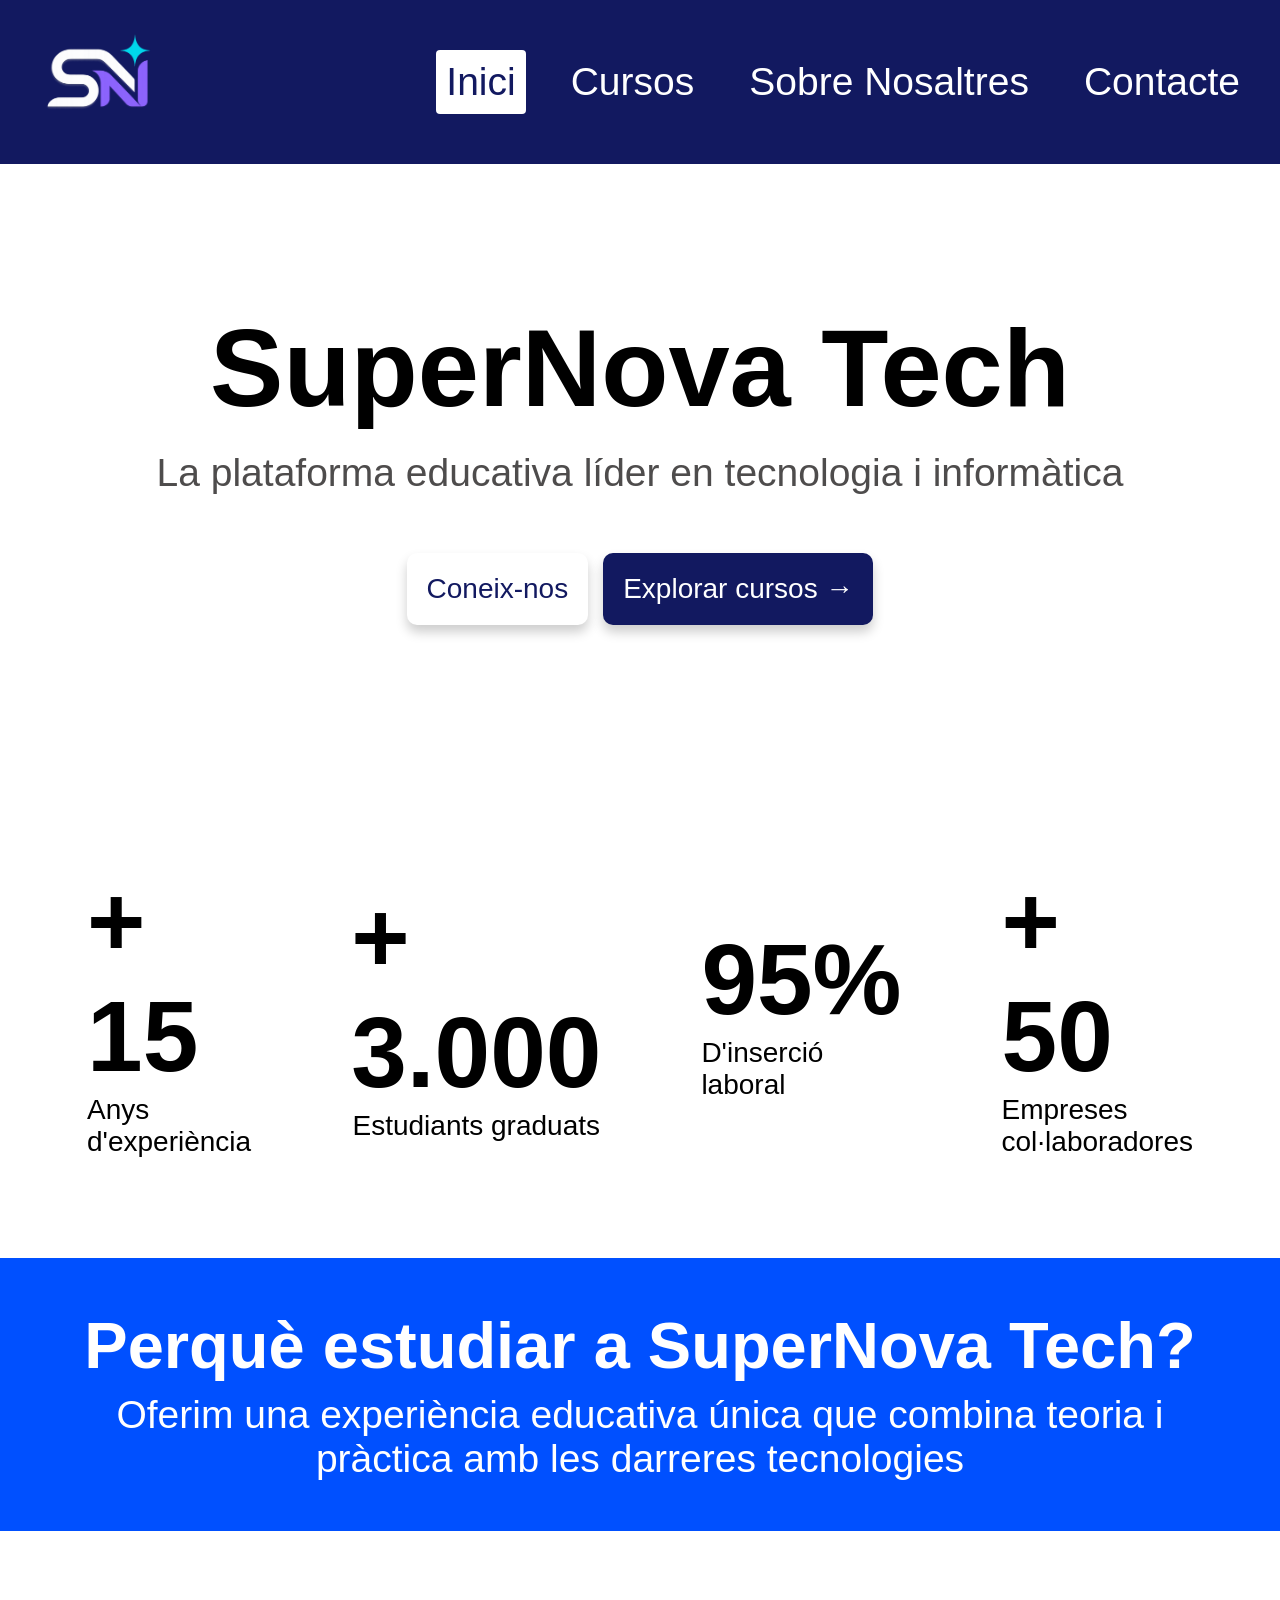
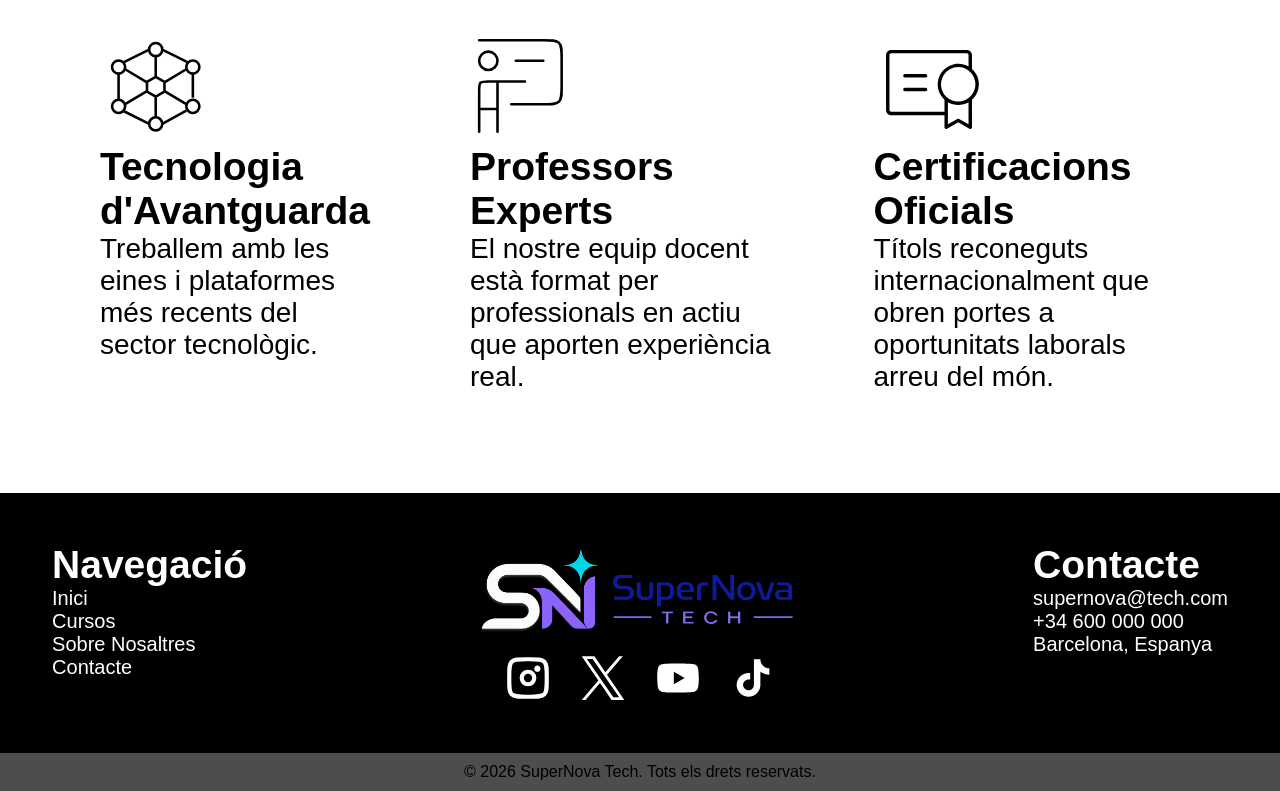
==== index.html @ f851d8a8 "Add files via upload" ====
<!DOCTYPE html>
<html lang="en">
<head>
    <meta charset="UTF-8">
    <meta name="viewport" content="width=device-width, initial-scale=1.0">
    <title>SuperNova - Home</title>
    <link rel="stylesheet" href="css/reset.css">
    <link rel="stylesheet" href="css/variables.css">
    <link rel="stylesheet" href="css/main.css">
    <link rel="icon" href="assets/images/SUPERNOVA_LOGO.png" type="image/x-icon">
</head>
<body>
    <header>
        <nav>            
            <ul class="menu-izq">
                <li><a href="index.html"><img src="assets/images/SUPERNOVA_LOGO.png"></a></li>
            </ul>
            <ul class="menu-der">
                <li class="pagina-actual">Inici</li>
                <li><a href="cursos.html">Cursos</a></li>
                <li><a href="sobre-nosaltres.html">Sobre Nosaltres</a></li>
                <li><a href="contacte.html">Contacte</a></li>
            </ul>
        </nav>
    </header>

    <main>
        <section class="contenedor-principal">
            <h1>SuperNova Tech</h1>
            <h5>La plataforma educativa líder en tecnologia i informàtica</h5><br>
            <div class="botones">
                <a href="sobre-nosaltres.html" class="conocenos-boton">Coneix-nos</a>
                <a href="cursos.html" class="cursos-boton">Explorar cursos →</a>
            </div>
        </section>
        <section class="contenedor-datos">
            <div class="dato">
                <h1>+ 15</h1>
                <small>Anys d'experiència</small> 
            </div>
            <div class="dato">
                <h1>+ 3.000</h1>
                <small>Estudiants graduats</small>
            </div>
            <div class="dato">
                <h1>95%</h1>
                <small>D'inserció laboral</small>
            </div>
            <div class="dato">
                <h1>+ 50</h1>
                <small>Empreses col·laboradores</small>
            </div>
        </section>
        <section class="blue-style contenedor-header">
            <h3>Perquè estudiar a SuperNova Tech?</h3>
            <h5>Oferim una experiència educativa única que combina teoria i pràctica amb les darreres tecnologies</h5>
        </section>
        <section class="contenedor-info">
            <div class="info">
                <img src="assets/icons/material-symbols_military-tech.svg">
                <h5>Tecnologia d'Avantguarda</h5>
                <small>Treballem amb les eines i plataformes més recents del sector tecnològic.</small>
            </div>
            <div class="info">
                <img src="assets/icons/hugeicons_teacher.svg">
                <h5>Professors Experts</h5>
                <small>El nostre equip docent està format per professionals en actiu que aporten experiència real.</small>
            </div>
            <div class="info">
                <img src="assets/icons/ph_certificate-thin.svg">
                <h5>Certificacions Oficials</h5>
                <small>Títols reconeguts internacionalment que obren portes a oportunitats laborals arreu del món.</small>
            </div>
        </section>
        
    </main>

    <footer>
        <div class="footer">
            <div class="footer-navegacion">
                <h5>Navegació</h5>
                <ul>
                    <li><a href="index.html">Inici</a></li>
                    <li><a href="cursos.html">Cursos</a></li>
                    <li><a href="sobre-nosaltres.html">Sobre Nosaltres</a></li>
                    <li><a href="contacte.html">Contacte</a></li>
                </ul>
            </div>
     
            <div class="footer-logo">            
                <img src="assets/images/SUPERNOVA_LOGO completo.png">  
                <div class="footer-redes">
                    <img src="assets/icons/lets-icons_insta.svg">
                    <img src="assets/icons/pajamas_twitter.svg">
                    <img src="assets/icons/mdi_youtube.svg">
                    <img src="assets/icons/ic_baseline-tiktok.svg">
                </div>
            </div>
            <div class="footer-contacto">
                <h5>Contacte</h5>
                <p>supernova@tech.com</p>
                <p>+34 600 000 000</p>
                <p>Barcelona, Espanya</p>
            </div>
            </div>
        <div class="footer-bottom">
            <p>© 2026 SuperNova Tech. Tots els drets reservats.</p>
        </div>
    
    </footer>
    
</body>
</html>
---- css/variables.css ----
:root {
    --color-primario: #121960;
    --color-primario2: #253187;
    --color-primario3: #889bd0;
    --color-primario4: #263499;
    --color-secundario: #0050ff;
    --color-secundario2: #3a0f9e;
    --color-secundario3: #a78bfa;
    --color-accent:#22d3ee;
    --color-accent2:#22d3eec7;
    --color-negro: #000000;
    --color-gris: #4e4c4c;
    --color-gris2: #4e4c4c13;
    --color-gris3: #4242421c;
    --color-blanco: #ffffff;

    --font-titulos: "Space Grotesk", sans-serif;
    --font-texto: "Inter", sans-serif;

    --text-xs: 12px; /* caption */
    --text-s: 20px; /* texto normal */
    --text-m: 28px; /* texto base (small) */    
    --text-l: 30px; /* texto (h6) */
    --text-xl: 39px; /* subtitulos (h5) */
    --text-xxl: 50px; /* Titulos grandes (h4) */
    --text-header: 65px; /* Titulos de secciones (h3) */
    --text-title: 90px; /* Titulos de página (h2) */
    --text-hero: 110px; /* Titulo principal (h1) */

    --spacing-s: 10px;
    --spacing-m: 20px;
    --spacing-l: 50px;
    --spacing-xl: 100px;
    --spacing-xxl: 200px;

    --radius-s: 4px;
    --radius-m: 10px;

    --padding-s: 10px;
    --padding-m: 20px;
    --padding-l: 50px;
    --padding-xl: 100px;

    --shadow: 0px 7px 12px rgba(0, 0, 0, 0.2);
}
---- css/main.css ----
*{
  margin: 0;
  padding: 0;
}

h1,h2,h3,header {
  font-family: var(--font-titulos);
}

body{
  font-family: var(--font-texto);
}

caption {
  font-size: var(--text-xs);
}

h1 {
  font-size: var(--text-hero);
}

h2 {
  font-size: var(--text-title);
}

h3 {
  font-size: var(--text-header);
}

h4 {
  font-size: var(--text-xxl);
}

h5 {
  font-size: var(--text-xl);
}

h6 {
  font-size: var(--text-l);
}

small {
  font-size: var(--text-m);
}

header {
  background-color: var(--color-primario);
  color: var(--color-blanco);
  width: 100%;
  box-sizing: border-box;
  padding: var(--spacing-s);
}

nav {
  background-color: var(--color-primario);
  color: var(--color-blanco);
  padding: var(--spacing-s);
  align-items: center;
  justify-content: space-between;
  display: flex;
}

nav ul{
  display: flex;
  list-style: none;
  gap:25px;
  align-items: center;
}

nav li {
  padding:0;
  margin:0;
  margin-right: 10px;
}

nav a {
  color: var(--color-blanco);
  text-decoration: none;
  padding: var(--padding-s ); 
  border-radius: var(--radius-s);
  display: inline-block;
  font-size: var(--text-xl);
}

.pagina-actual {
  color: var(--color-blanco);
  padding: var(--padding-s ); 
  border-radius: var(--radius-s);
  background-color: var(--color-blanco);
  color: var(--color-primario);
  font-size: var(--text-xl);
}

.menu-der a:hover {
  background-color: var(--color-blanco);
  color: var(--color-primario);
}

nav img {
  height: 100px;
  display: block;
  margin-left: 10px;
  border-radius: 5px;
}

.contenedor-principal{
  display: flex;
  flex-direction: column;
  justify-content: center;
  align-items: center;
  height: 600px;
  text-align: center;
  gap: var(--spacing-m);
}

.contenedor-principal h5 {
  color: var(--color-gris);
  font-weight: lighter;
}

.botones {
  display: flex;
  gap:15px;
}

.conocenos-boton {
  background-color: var(--color-blanco);
  padding: var(--padding-m);
  font-size: var(--text-m);
  border-radius: var(--radius-m);
  color: var(--color-primario);
  border: none;
  text-decoration: none;
  box-shadow: var(--shadow);
}

.conocenos-boton:hover {
  background-color: #f5f5f5; 
  transform: translateY(-2px);
  cursor: pointer;
}

.conocenos-boton:active {
  transform: translateY(1px);
}

.cursos-boton {
  background-color: var(--color-primario);
  padding: var(--padding-m);
  font-size: var(--text-m);
  border-radius: var(--radius-m);
  color: var(--color-blanco);
  border: none;
  text-decoration: none;
  box-shadow: var(--shadow);
}

.cursos-boton:hover {
  opacity: 0.9; 
  transform: translateY(-2px); 
    
}

.cursos-boton:active {
  transform: translateY(1px); 
}

.contenedor-datos {
  display: flex;
  justify-content: center;
  gap: var(--spacing-xl);
  padding: var(--padding-xl);
}

.dato {
  display: flex;
  flex-direction: column;
  justify-content: center;
  align-items: center;
}

.contenedor-datos h1 {
  font-size: 100px;
}


.contenedor-header {
  padding: var(--padding-l);
  display: flex;
  flex-direction: column;
  align-items: center;
  justify-content: center;
  text-align: center;
  gap: 10px;
}

.violet-style {
  background-color: var(--color-secundario2);
  color: var(--color-blanco);
}

.blue-style {
  background-color: var(--color-secundario);
  color: var(--color-blanco);
}

.darkblue-style {
  background-color: var(--color-primario2);
  color:var(--color-blanco);
}

.lightblue-style {
  background-color: var(--color-primario3);
  color:var(--color-blanco)
}

.contenedor-header h5 {
  font-weight: lighter;
}

.contenedor-info {
  display: flex;
  justify-content: center;
  gap: var(--spacing-xl);
  padding: var(--padding-xl);
}

.info img {
  width: 110px;
  height: 110px;
}

.footer {
  background-color: var(--color-negro);
  color:var(--color-blanco);
  display: flex;
  justify-content: center;
  padding: var(--padding-l);
  gap: var(--spacing-xxl);  
  font-size: var(--text-s);
}

.footer-logo img {
  height: 100px;
  width: 100%;
}

.footer-logo {
  display: flex;
  align-items: center;
  flex-direction: column;
  gap:10px;
}
.footer-redes img {
  width: 100%;
  height: 50px;
}

.footer-redes{
  display: flex;
  gap:25px;
}

.footer ul {
  list-style: none;
}

.footer-navegacion a {
  text-decoration: none;
  color: var(--color-blanco);
}

.footer-navegacion{
  display: flex;
  flex-direction: column;
}

.footer-contacto {
  display: flex;
  flex-direction: column;
}

.footer-bottom {
  background-color: var(--color-gris);
  padding: 10px;
  text-align: center;
  color:var(--color-negro);
}

.titulo-cursos {
  color: var(--color-blanco);
  background-color: var(--color-primario4);
  padding: var(--padding-l);
  text-align: center;
}

.titulo-cursos h5 {
  font-weight: lighter;
}

.card-grid {
  display: grid;
  align-items: center;
  grid-template-columns: repeat(auto-fit, minmax(380px, 1fr));
  gap: 50px; 
  padding: var(--padding-l);
}

.card {
  border-radius: 10px;
  box-shadow: var(--shadow);
  transition: 0.3s;
  padding: var(--padding-m);
  display: flex;
  flex-direction: column;
  gap: 30px;
  width: 400px;
}

.cicle {
  background: linear-gradient(to bottom, var(--color-accent2) 11%, var(--color-blanco) 30%);
}

.master {
  background: linear-gradient(to bottom, var(--color-secundario2) 11%, var(--color-blanco) 30%);
}

.grau {
  background: linear-gradient(to bottom, var(--color-secundario) 11%, var(--color-blanco) 30%);
}

.card:hover {
  transform: translateY(-5px);
}

.card img{
  width: 400px;
  height: 300px;
  border-radius: 10px;
}

.card-dato img {
  width: 30px;
  height: 30px;
}

.cicle {
  color: white;
  font-size: 24px;
  margin-top: 0;
  margin-bottom: 16px;
  font-weight: 400;
  line-height: 1.2;
  background-color: var(--color-secundario2);
  border-radius: 10px;
  padding: 20px;
}

.card-dato {
  display: flex;
  flex-direction: row;
  align-items: center;
  gap: 10px;
}

.card-datos {
  display: flex;
  flex-direction: column;
  gap:10px;
  color:black;
  font-size: 20px;
}

.card b {
  font-size: var(--text-m);
  color: black;
  min-height: 100px;
}

.card small {
  color: var(--color-blanco);
}

.card-link {
  text-decoration: none;
}

.contenedor-title {
  text-align: center;
  padding: var(--padding-xl);
}

.contenedor-title h5 {
  font-weight: lighter;
  color: var(--color-gris)
}

.mision-texto {
  display: flex;
  flex-direction: column;
  margin-left: 100px;
  margin-right: 100px;
  gap: 50px;
}

.mision-texto h6 {
  font-weight: lighter;
}

.mision {
  flex-direction: row;
  display: flex;
  padding: var(--padding-xl);
}

.mision img {
  width: 900px;
  height: 600px;
  margin-right: 100px;
}

.valores {
  display: flex;
  flex-direction: row;
  gap: 20px;
  padding: var(--padding-xl);
  align-items: center;
}

.valor {
  display: flex;
  flex-direction: column;
}

.valor img {
  width: 90px;
  height: 90px;
}

.lineatemp{
  width: 1000px;
  margin: 0 auto;
  border-radius: 10px;
  width: 600px;
  padding: var(--padding-xl);
}

.fila{
  display: flex;
  justify-content: start;
  position: relative;
  gap:10px;
}

.fila .disco{
  width: 30px;
  display: flex;
  flex-direction: column;
  position: relative;
  justify-content: center;
  align-items: center;
}

.fila .disco:after{
  content:'';
  position: absolute;
  top: 0;
  left: calc(505 - 2px);
  height: 100%;
  width: 3px;
  background: var(--color-primario3);
  z-index: -1;
  width: 5px; 
}

.fila:first-child .disco:after{
  height: 50%;
  top: 50%;
}

.fila:last-child .disco:after{
  height: 60%;
}

.fila .disco > div{
  width: 160%;
  aspect-ratio: 1/1;
  border-radius: 50%;
  background: var(--color-primario2);
  box-sizing: border-box;
}

.fila:hover .disco > div{
  border: 3px solid var(--color-primario2);
  background: white;
}

.fila div:nth-of-type(2){
  width: 40%;
  padding: 10px;
  display: flex;
  align-items:center;
  font-size: var(--text-xl);
  font-weight: bold;
}

.fila div:nth-of-type(3){
  width: 170%;
  padding: 4px;
  font-size: var(--text-m);
}

.instalaciones {
  display: flex;
  flex-wrap: wrap;
  gap:50px;
  padding: var(--padding-xl);
}

.instalacion {
  display: flex;
  flex-direction: column;
  gap: 40px;
  flex: 1 1 calc(50% - 50px);
}


.titulo-instalacion {
  display: flex;
  flex-direction: row;
  gap:10px;
}

.instalacion .imagen {
  width: 100%;
}

form{
  background: var(--color-blanco);
  border-radius:30px;
  margin-bottom: 50px;
  width: 500px;
  padding: 50px;
  display: flex;
  flex-direction: column;
}

input, textarea, select{
  width: 95%;
  padding:15px;
  margin-top:5px;
  border-radius:5px;
  border: none;
  margin-bottom: 30px;
  background-color:var(--color-gris3);
}

textarea{
  height:150px;
}

button{
  width:99%;
  margin-top:15px;
  padding:10px;
  background:var(--color-primario2);
  color:var(--color-blanco);
  border:none;
  border-radius:5px;
}

label, button {
  font-size:var(--text-s);
}

textarea, input, select {
  font-size: var(--text-s);
  outline: none;
  font-family: var(--font-texto);
}

button {
  cursor: pointer;
  transition: 0.3s;
}

button:hover {
  opacity: 0.9;
  transform: translateY(-2px);
}

select{
  width:100%;
  padding:15px;
  border:none;
  background-color:var(--color-gris3);
  color:#333;
  outline:none;
}

form b {
  color: red;
}

.formulario {
  background-color: var(--color-gris2);
  display: flex;
  justify-content: center;
  align-items: center;
}

.grey {
  background-color: var(--color-gris2);
}

.politica-contenedor a {
  color: #0066cc;
  text-decoration: underline;
}

.politica-contenedor {
  display:flex;
  align-items: center;
  gap: 8px;
  margin-top: 15px;
}

.politica-contenedor input[type="checkbox"] {
  width: 20px;
  margin: 0;
}

.politica-contenedor label {
  margin-top: 0;
  font-size: var(--text-xs);
}

.contactos {
  padding: var(--padding-xl);
  display: flex;
  flex-direction: column;
  gap: 40px;
}

.contacto {
  display: flex;
  flex-direction: column;
}

.contacto img {
  width: 70px;
  height: 70px;
}

.contenedor-contactos {
  display: flex;
  flex-direction: row;
  align-items: center;
  justify-content: center;
  gap: 80px;
}

iframe {
  width: 900px;
  height: 800px;
}

.portada {
  width: 100%;
  height: 100vh;
  overflow: hidden;
}

.portada img {
  width: 100%;
  height: 100%;
  object-fit: cover;
}

.btn-volver {
  text-decoration: none;
  color: var(--color-blanco);
  font-size: var(--text-xl);
}

.volver {
  padding: var(--padding-m);
  background-color: var(--color-negro);
}

.contenedor-detalles {
  display:flex;
  justify-content: space-between;
  align-items: flex-start;
  gap:500px;
  padding: var(--padding-xl);
}

.izq-detalles {
  display: flex;
  flex-direction: column;
  gap: 100px;
  flex: 1;
  margin-left: 200px;
}

.izq-detalles li {
  font-size: var(--text-m);
}

.detalle ul {
  margin-left: 20px;
}

.detalle h4 {
  margin-bottom: 10px;
}

.der-detalles {
  display: flex;
  flex-direction: column;
  border: 4px solid var(--color-gris2);
  margin-right: 100px;
  padding: 100px;
  gap: 40px;
}

.curso-info {
  display: flex;
  gap:20px;
  flex-direction: row;
  align-items: center;

}

.curso-info img {
  width: 100px;
  height: 100px;
}

.texto {
  display: flex;
  flex-direction: column;
  align-items: flex-start;
}

.inscribir-boton {
  background-color: var(--color-primario);
  padding: var(--padding-m);
  font-size: var(--text-m);
  border-radius: var(--radius-m);
  color: var(--color-blanco);
  border: none;
  text-decoration: none;
  box-shadow: var(--shadow);
  text-align: center;
}

.inscribir-boton:hover {
  opacity: 0.9; 
  transform: translateY(-2px); 
    
}

.inscribir-boton:active {
  transform: translateY(1px); 
}

/* =========================
    RESPONSIVE DESIGN
  ========================= */

/* MOBILE FIRST */
.card-grid {
  grid-template-columns: 1fr;
}

/* TABLET */
@media (min-width: 768px) {

  .card-grid {
    grid-template-columns: repeat(2, 1fr);
  }

}

/* DESKTOP */
@media (min-width: 1024px) {

  .card-grid {
    grid-template-columns: repeat(3, 1fr);
  }

}
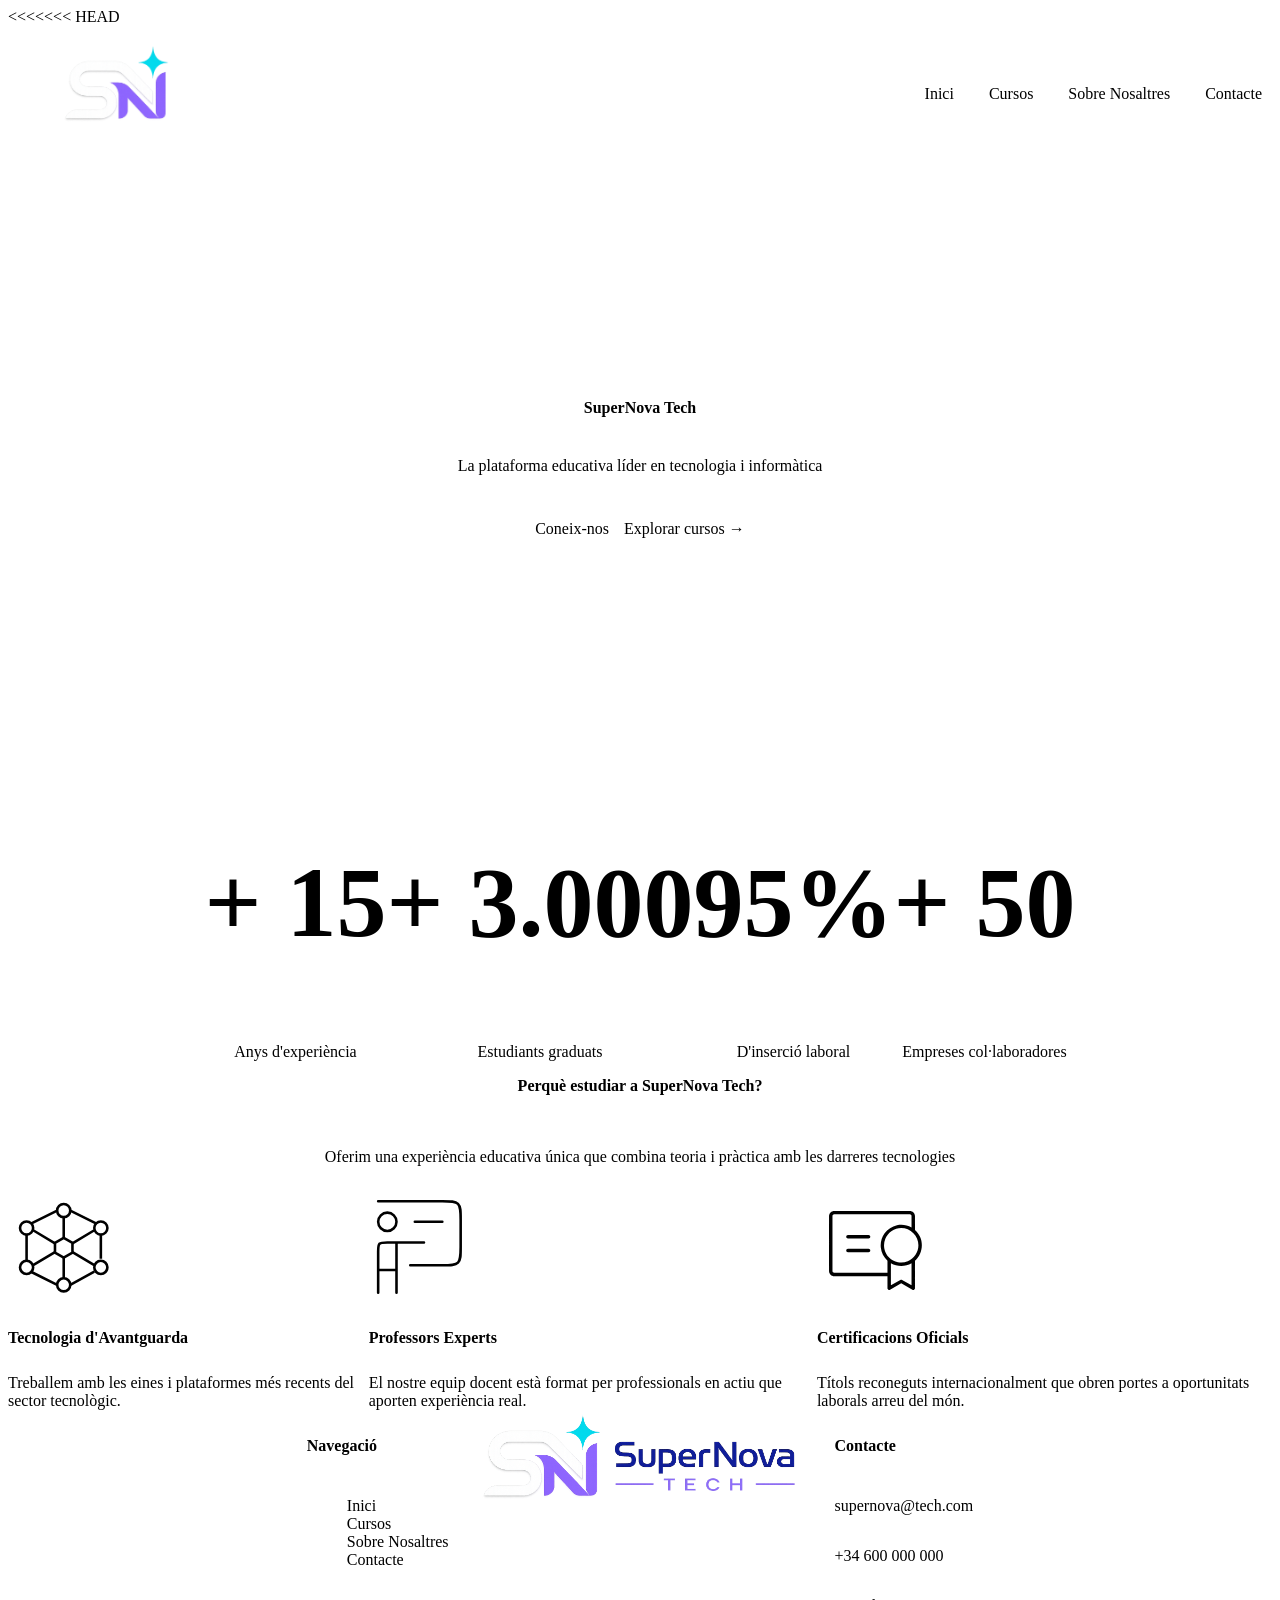
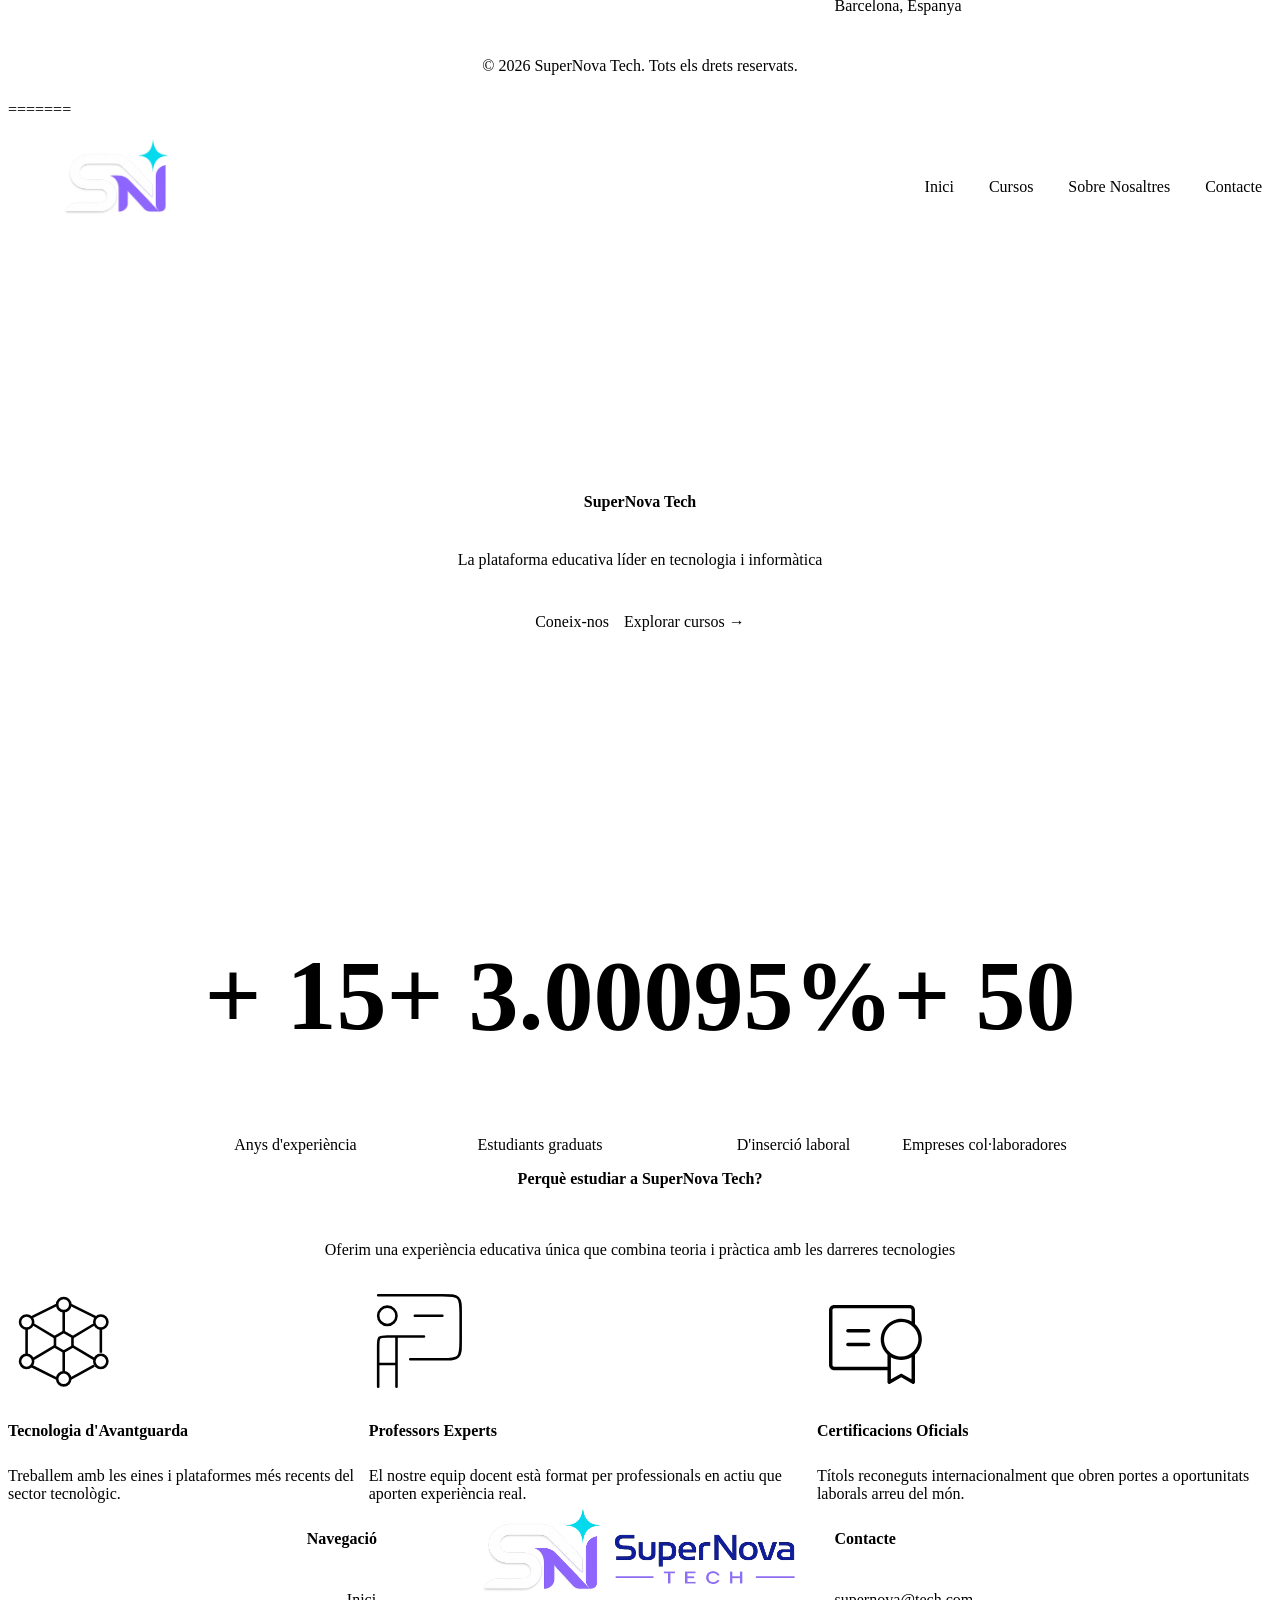
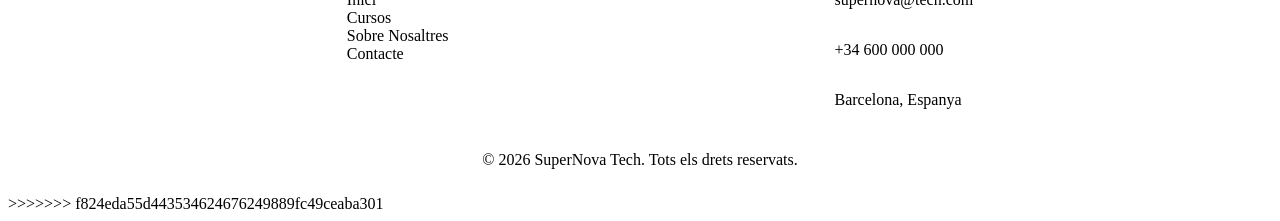
==== commit edb37f79: "merge" ====
--- a/index.html
+++ b/index.html
@@ -1,113 +1,228 @@
-<!DOCTYPE html>
-<html lang="en">
-<head>
-    <meta charset="UTF-8">
-    <meta name="viewport" content="width=device-width, initial-scale=1.0">
-    <title>SuperNova - Home</title>
-    <link rel="stylesheet" href="css/reset.css">
-    <link rel="stylesheet" href="css/variables.css">
-    <link rel="stylesheet" href="css/main.css">
-    <link rel="icon" href="assets/images/SUPERNOVA_LOGO.png" type="image/x-icon">
-</head>
-<body>
-    <header>
-        <nav>            
-            <ul class="menu-izq">
-                <li><a href="index.html"><img src="assets/images/SUPERNOVA_LOGO.png"></a></li>
-            </ul>
-            <ul class="menu-der">
-                <li class="pagina-actual">Inici</li>
-                <li><a href="cursos.html">Cursos</a></li>
-                <li><a href="sobre-nosaltres.html">Sobre Nosaltres</a></li>
-                <li><a href="contacte.html">Contacte</a></li>
-            </ul>
-        </nav>
-    </header>
-
-    <main>
-        <section class="contenedor-principal">
-            <h1>SuperNova Tech</h1>
-            <h5>La plataforma educativa líder en tecnologia i informàtica</h5><br>
-            <div class="botones">
-                <a href="sobre-nosaltres.html" class="conocenos-boton">Coneix-nos</a>
-                <a href="cursos.html" class="cursos-boton">Explorar cursos →</a>
-            </div>
-        </section>
-        <section class="contenedor-datos">
-            <div class="dato">
-                <h1>+ 15</h1>
-                <small>Anys d'experiència</small> 
-            </div>
-            <div class="dato">
-                <h1>+ 3.000</h1>
-                <small>Estudiants graduats</small>
-            </div>
-            <div class="dato">
-                <h1>95%</h1>
-                <small>D'inserció laboral</small>
-            </div>
-            <div class="dato">
-                <h1>+ 50</h1>
-                <small>Empreses col·laboradores</small>
-            </div>
-        </section>
-        <section class="blue-style contenedor-header">
-            <h3>Perquè estudiar a SuperNova Tech?</h3>
-            <h5>Oferim una experiència educativa única que combina teoria i pràctica amb les darreres tecnologies</h5>
-        </section>
-        <section class="contenedor-info">
-            <div class="info">
-                <img src="assets/icons/material-symbols_military-tech.svg">
-                <h5>Tecnologia d'Avantguarda</h5>
-                <small>Treballem amb les eines i plataformes més recents del sector tecnològic.</small>
-            </div>
-            <div class="info">
-                <img src="assets/icons/hugeicons_teacher.svg">
-                <h5>Professors Experts</h5>
-                <small>El nostre equip docent està format per professionals en actiu que aporten experiència real.</small>
-            </div>
-            <div class="info">
-                <img src="assets/icons/ph_certificate-thin.svg">
-                <h5>Certificacions Oficials</h5>
-                <small>Títols reconeguts internacionalment que obren portes a oportunitats laborals arreu del món.</small>
-            </div>
-        </section>
-        
-    </main>
-
-    <footer>
-        <div class="footer">
-            <div class="footer-navegacion">
-                <h5>Navegació</h5>
-                <ul>
-                    <li><a href="index.html">Inici</a></li>
-                    <li><a href="cursos.html">Cursos</a></li>
-                    <li><a href="sobre-nosaltres.html">Sobre Nosaltres</a></li>
-                    <li><a href="contacte.html">Contacte</a></li>
-                </ul>
-            </div>
-     
-            <div class="footer-logo">            
-                <img src="assets/images/SUPERNOVA_LOGO completo.png">  
-                <div class="footer-redes">
-                    <img src="assets/icons/lets-icons_insta.svg">
-                    <img src="assets/icons/pajamas_twitter.svg">
-                    <img src="assets/icons/mdi_youtube.svg">
-                    <img src="assets/icons/ic_baseline-tiktok.svg">
-                </div>
-            </div>
-            <div class="footer-contacto">
-                <h5>Contacte</h5>
-                <p>supernova@tech.com</p>
-                <p>+34 600 000 000</p>
-                <p>Barcelona, Espanya</p>
-            </div>
-            </div>
-        <div class="footer-bottom">
-            <p>© 2026 SuperNova Tech. Tots els drets reservats.</p>
-        </div>
-    
-    </footer>
-    
-</body>
+<<<<<<< HEAD
+<!DOCTYPE html>
+<html lang="en">
+<head>
+    <meta charset="UTF-8">
+    <meta name="viewport" content="width=device-width, initial-scale=1.0">
+    <title>SuperNova - Home</title>
+    <link rel="stylesheet" href="css/reset.css">
+    <link rel="stylesheet" href="css/variables.css">
+    <link rel="stylesheet" href="css/main.css">
+    <link rel="icon" href="assets/images/SUPERNOVA_LOGO.png" type="image/x-icon">
+</head>
+<body>
+    <header>
+        <nav>            
+            <ul class="menu-izq">
+                <li><a href="index.html"><img src="assets/images/SUPERNOVA_LOGO.png"></a></li>
+            </ul>
+            <ul class="menu-der">
+                <li class="pagina-actual">Inici</li>
+                <li><a href="cursos.html">Cursos</a></li>
+                <li><a href="sobre-nosaltres.html">Sobre Nosaltres</a></li>
+                <li><a href="contacte.html">Contacte</a></li>
+            </ul>
+        </nav>
+    </header>
+
+    <main>
+        <section class="contenedor-principal">
+            <h1>SuperNova Tech</h1>
+            <h5>La plataforma educativa líder en tecnologia i informàtica</h5><br>
+            <div class="botones">
+                <a href="sobre-nosaltres.html" class="conocenos-boton">Coneix-nos</a>
+                <a href="cursos.html" class="cursos-boton">Explorar cursos →</a>
+            </div>
+        </section>
+        <section class="contenedor-datos">
+            <div class="dato">
+                <h1>+ 15</h1>
+                <small>Anys d'experiència</small> 
+            </div>
+            <div class="dato">
+                <h1>+ 3.000</h1>
+                <small>Estudiants graduats</small>
+            </div>
+            <div class="dato">
+                <h1>95%</h1>
+                <small>D'inserció laboral</small>
+            </div>
+            <div class="dato">
+                <h1>+ 50</h1>
+                <small>Empreses col·laboradores</small>
+            </div>
+        </section>
+        <section class="blue-style contenedor-header">
+            <h3>Perquè estudiar a SuperNova Tech?</h3>
+            <h5>Oferim una experiència educativa única que combina teoria i pràctica amb les darreres tecnologies</h5>
+        </section>
+        <section class="contenedor-info">
+            <div class="info">
+                <img src="assets/icons/material-symbols_military-tech.svg">
+                <h5>Tecnologia d'Avantguarda</h5>
+                <small>Treballem amb les eines i plataformes més recents del sector tecnològic.</small>
+            </div>
+            <div class="info">
+                <img src="assets/icons/hugeicons_teacher.svg">
+                <h5>Professors Experts</h5>
+                <small>El nostre equip docent està format per professionals en actiu que aporten experiència real.</small>
+            </div>
+            <div class="info">
+                <img src="assets/icons/ph_certificate-thin.svg">
+                <h5>Certificacions Oficials</h5>
+                <small>Títols reconeguts internacionalment que obren portes a oportunitats laborals arreu del món.</small>
+            </div>
+        </section>
+        
+    </main>
+
+    <footer>
+        <div class="footer">
+            <div class="footer-navegacion">
+                <h5>Navegació</h5>
+                <ul>
+                    <li><a href="index.html">Inici</a></li>
+                    <li><a href="cursos.html">Cursos</a></li>
+                    <li><a href="sobre-nosaltres.html">Sobre Nosaltres</a></li>
+                    <li><a href="contacte.html">Contacte</a></li>
+                </ul>
+            </div>
+     
+            <div class="footer-logo">            
+                <img src="assets/images/SUPERNOVA_LOGO completo.png">  
+                <div class="footer-redes">
+                    <img src="assets/icons/lets-icons_insta.svg">
+                    <img src="assets/icons/pajamas_twitter.svg">
+                    <img src="assets/icons/mdi_youtube.svg">
+                    <img src="assets/icons/ic_baseline-tiktok.svg">
+                </div>
+            </div>
+            <div class="footer-contacto">
+                <h5>Contacte</h5>
+                <p>supernova@tech.com</p>
+                <p>+34 600 000 000</p>
+                <p>Barcelona, Espanya</p>
+            </div>
+            </div>
+        <div class="footer-bottom">
+            <p>© 2026 SuperNova Tech. Tots els drets reservats.</p>
+        </div>
+    
+    </footer>
+    
+</body>
+=======
+<!DOCTYPE html>
+<html lang="en">
+<head>
+    <meta charset="UTF-8">
+    <meta name="viewport" content="width=device-width, initial-scale=1.0">
+    <title>SuperNova - Home</title>
+    <link rel="stylesheet" href="css/reset.css">
+    <link rel="stylesheet" href="css/variables.css">
+    <link rel="stylesheet" href="css/main.css">
+    <link rel="icon" href="assets/images/SUPERNOVA_LOGO.png" type="image/x-icon">
+</head>
+<body>
+    <header>
+        <nav>            
+            <ul class="menu-izq">
+                <li><a href="index.html"><img src="assets/images/SUPERNOVA_LOGO.png"></a></li>
+            </ul>
+            <ul class="menu-der">
+                <li class="pagina-actual">Inici</li>
+                <li><a href="cursos.html">Cursos</a></li>
+                <li><a href="sobre-nosaltres.html">Sobre Nosaltres</a></li>
+                <li><a href="contacte.html">Contacte</a></li>
+            </ul>
+        </nav>
+    </header>
+
+    <main>
+        <section class="contenedor-principal">
+            <h1>SuperNova Tech</h1>
+            <h5>La plataforma educativa líder en tecnologia i informàtica</h5><br>
+            <div class="botones">
+                <a href="sobre-nosaltres.html" class="conocenos-boton">Coneix-nos</a>
+                <a href="cursos.html" class="cursos-boton">Explorar cursos →</a>
+            </div>
+        </section>
+        <section class="contenedor-datos">
+            <div class="dato">
+                <h1>+ 15</h1>
+                <small>Anys d'experiència</small> 
+            </div>
+            <div class="dato">
+                <h1>+ 3.000</h1>
+                <small>Estudiants graduats</small>
+            </div>
+            <div class="dato">
+                <h1>95%</h1>
+                <small>D'inserció laboral</small>
+            </div>
+            <div class="dato">
+                <h1>+ 50</h1>
+                <small>Empreses col·laboradores</small>
+            </div>
+        </section>
+        <section class="blue-style contenedor-header">
+            <h3>Perquè estudiar a SuperNova Tech?</h3>
+            <h5>Oferim una experiència educativa única que combina teoria i pràctica amb les darreres tecnologies</h5>
+        </section>
+        <section class="contenedor-info">
+            <div class="info">
+                <img src="assets/icons/material-symbols_military-tech.svg">
+                <h5>Tecnologia d'Avantguarda</h5>
+                <small>Treballem amb les eines i plataformes més recents del sector tecnològic.</small>
+            </div>
+            <div class="info">
+                <img src="assets/icons/hugeicons_teacher.svg">
+                <h5>Professors Experts</h5>
+                <small>El nostre equip docent està format per professionals en actiu que aporten experiència real.</small>
+            </div>
+            <div class="info">
+                <img src="assets/icons/ph_certificate-thin.svg">
+                <h5>Certificacions Oficials</h5>
+                <small>Títols reconeguts internacionalment que obren portes a oportunitats laborals arreu del món.</small>
+            </div>
+        </section>
+        
+    </main>
+
+    <footer>
+        <div class="footer">
+            <div class="footer-navegacion">
+                <h5>Navegació</h5>
+                <ul>
+                    <li><a href="index.html">Inici</a></li>
+                    <li><a href="cursos.html">Cursos</a></li>
+                    <li><a href="sobre-nosaltres.html">Sobre Nosaltres</a></li>
+                    <li><a href="contacte.html">Contacte</a></li>
+                </ul>
+            </div>
+     
+            <div class="footer-logo">            
+                <img src="assets/images/SUPERNOVA_LOGO completo.png">  
+                <div class="footer-redes">
+                    <img src="assets/icons/lets-icons_insta.svg">
+                    <img src="assets/icons/pajamas_twitter.svg">
+                    <img src="assets/icons/mdi_youtube.svg">
+                    <img src="assets/icons/ic_baseline-tiktok.svg">
+                </div>
+            </div>
+            <div class="footer-contacto">
+                <h5>Contacte</h5>
+                <p>supernova@tech.com</p>
+                <p>+34 600 000 000</p>
+                <p>Barcelona, Espanya</p>
+            </div>
+            </div>
+        <div class="footer-bottom">
+            <p>© 2026 SuperNova Tech. Tots els drets reservats.</p>
+        </div>
+    
+    </footer>
+    
+</body>
+>>>>>>> f824eda55d443534624676249889fc49ceaba301
 </html>
--- a/css/variables.css
+++ b/css/variables.css
@@ -1,45 +1,92 @@
-:root {
-    --color-primario: #121960;
-    --color-primario2: #253187;
-    --color-primario3: #889bd0;
-    --color-primario4: #263499;
-    --color-secundario: #0050ff;
-    --color-secundario2: #3a0f9e;
-    --color-secundario3: #a78bfa;
-    --color-accent:#22d3ee;
-    --color-accent2:#22d3eec7;
-    --color-negro: #000000;
-    --color-gris: #4e4c4c;
-    --color-gris2: #4e4c4c13;
-    --color-gris3: #4242421c;
-    --color-blanco: #ffffff;
-
-    --font-titulos: "Space Grotesk", sans-serif;
-    --font-texto: "Inter", sans-serif;
-
-    --text-xs: 12px; /* caption */
-    --text-s: 20px; /* texto normal */
-    --text-m: 28px; /* texto base (small) */    
-    --text-l: 30px; /* texto (h6) */
-    --text-xl: 39px; /* subtitulos (h5) */
-    --text-xxl: 50px; /* Titulos grandes (h4) */
-    --text-header: 65px; /* Titulos de secciones (h3) */
-    --text-title: 90px; /* Titulos de página (h2) */
-    --text-hero: 110px; /* Titulo principal (h1) */
-
-    --spacing-s: 10px;
-    --spacing-m: 20px;
-    --spacing-l: 50px;
-    --spacing-xl: 100px;
-    --spacing-xxl: 200px;
-
-    --radius-s: 4px;
-    --radius-m: 10px;
-
-    --padding-s: 10px;
-    --padding-m: 20px;
-    --padding-l: 50px;
-    --padding-xl: 100px;
-
-    --shadow: 0px 7px 12px rgba(0, 0, 0, 0.2);
+<<<<<<< HEAD
+:root {
+    --color-primario: #121960;
+    --color-primario2: #253187;
+    --color-primario3: #889bd0;
+    --color-primario4: #263499;
+    --color-secundario: #0050ff;
+    --color-secundario2: #3a0f9e;
+    --color-secundario3: #a78bfa;
+    --color-accent:#22d3ee;
+    --color-accent2:#22d3eec7;
+    --color-negro: #000000;
+    --color-gris: #4e4c4c;
+    --color-gris2: #4e4c4c13;
+    --color-gris3: #4242421c;
+    --color-blanco: #ffffff;
+
+    --font-titulos: "Space Grotesk", sans-serif;
+    --font-texto: "Inter", sans-serif;
+
+    --text-xs: 12px; /* caption */
+    --text-s: 20px; /* texto normal */
+    --text-m: 28px; /* texto base (small) */    
+    --text-l: 30px; /* texto (h6) */
+    --text-xl: 39px; /* subtitulos (h5) */
+    --text-xxl: 50px; /* Titulos grandes (h4) */
+    --text-header: 65px; /* Titulos de secciones (h3) */
+    --text-title: 90px; /* Titulos de página (h2) */
+    --text-hero: 110px; /* Titulo principal (h1) */
+
+    --spacing-s: 10px;
+    --spacing-m: 20px;
+    --spacing-l: 50px;
+    --spacing-xl: 100px;
+    --spacing-xxl: 200px;
+
+    --radius-s: 4px;
+    --radius-m: 10px;
+
+    --padding-s: 10px;
+    --padding-m: 20px;
+    --padding-l: 50px;
+    --padding-xl: 100px;
+
+    --shadow: 0px 7px 12px rgba(0, 0, 0, 0.2);
+=======
+:root {
+    --color-primario: #121960;
+    --color-primario2: #253187;
+    --color-primario3: #889bd0;
+    --color-primario4: #263499;
+    --color-secundario: #0050ff;
+    --color-secundario2: #3a0f9e;
+    --color-secundario3: #a78bfa;
+    --color-accent:#22d3ee;
+    --color-accent2:#22d3eec7;
+    --color-negro: #000000;
+    --color-gris: #4e4c4c;
+    --color-gris2: #4e4c4c13;
+    --color-gris3: #4242421c;
+    --color-blanco: #ffffff;
+
+    --font-titulos: "Space Grotesk", sans-serif;
+    --font-texto: "Inter", sans-serif;
+
+    --text-xs: 12px; /* caption */
+    --text-s: 20px; /* texto normal */
+    --text-m: 28px; /* texto base (small) */    
+    --text-l: 30px; /* texto (h6) */
+    --text-xl: 39px; /* subtitulos (h5) */
+    --text-xxl: 50px; /* Titulos grandes (h4) */
+    --text-header: 65px; /* Titulos de secciones (h3) */
+    --text-title: 90px; /* Titulos de página (h2) */
+    --text-hero: 110px; /* Titulo principal (h1) */
+
+    --spacing-s: 10px;
+    --spacing-m: 20px;
+    --spacing-l: 50px;
+    --spacing-xl: 100px;
+    --spacing-xxl: 200px;
+
+    --radius-s: 4px;
+    --radius-m: 10px;
+
+    --padding-s: 10px;
+    --padding-m: 20px;
+    --padding-l: 50px;
+    --padding-xl: 100px;
+
+    --shadow: 0px 7px 12px rgba(0, 0, 0, 0.2);
+>>>>>>> f824eda55d443534624676249889fc49ceaba301
 }
--- a/css/main.css
+++ b/css/main.css
@@ -1,794 +1,1590 @@
-*{
-  margin: 0;
-  padding: 0;
-}
-
-h1,h2,h3,header {
-  font-family: var(--font-titulos);
-}
-
-body{
-  font-family: var(--font-texto);
-}
-
-caption {
-  font-size: var(--text-xs);
-}
-
-h1 {
-  font-size: var(--text-hero);
-}
-
-h2 {
-  font-size: var(--text-title);
-}
-
-h3 {
-  font-size: var(--text-header);
-}
-
-h4 {
-  font-size: var(--text-xxl);
-}
-
-h5 {
-  font-size: var(--text-xl);
-}
-
-h6 {
-  font-size: var(--text-l);
-}
-
-small {
-  font-size: var(--text-m);
-}
-
-header {
-  background-color: var(--color-primario);
-  color: var(--color-blanco);
-  width: 100%;
-  box-sizing: border-box;
-  padding: var(--spacing-s);
-}
-
-nav {
-  background-color: var(--color-primario);
-  color: var(--color-blanco);
-  padding: var(--spacing-s);
-  align-items: center;
-  justify-content: space-between;
-  display: flex;
-}
-
-nav ul{
-  display: flex;
-  list-style: none;
-  gap:25px;
-  align-items: center;
-}
-
-nav li {
-  padding:0;
-  margin:0;
-  margin-right: 10px;
-}
-
-nav a {
-  color: var(--color-blanco);
-  text-decoration: none;
-  padding: var(--padding-s ); 
-  border-radius: var(--radius-s);
-  display: inline-block;
-  font-size: var(--text-xl);
-}
-
-.pagina-actual {
-  color: var(--color-blanco);
-  padding: var(--padding-s ); 
-  border-radius: var(--radius-s);
-  background-color: var(--color-blanco);
-  color: var(--color-primario);
-  font-size: var(--text-xl);
-}
-
-.menu-der a:hover {
-  background-color: var(--color-blanco);
-  color: var(--color-primario);
-}
-
-nav img {
-  height: 100px;
-  display: block;
-  margin-left: 10px;
-  border-radius: 5px;
-}
-
-.contenedor-principal{
-  display: flex;
-  flex-direction: column;
-  justify-content: center;
-  align-items: center;
-  height: 600px;
-  text-align: center;
-  gap: var(--spacing-m);
-}
-
-.contenedor-principal h5 {
-  color: var(--color-gris);
-  font-weight: lighter;
-}
-
-.botones {
-  display: flex;
-  gap:15px;
-}
-
-.conocenos-boton {
-  background-color: var(--color-blanco);
-  padding: var(--padding-m);
-  font-size: var(--text-m);
-  border-radius: var(--radius-m);
-  color: var(--color-primario);
-  border: none;
-  text-decoration: none;
-  box-shadow: var(--shadow);
-}
-
-.conocenos-boton:hover {
-  background-color: #f5f5f5; 
-  transform: translateY(-2px);
-  cursor: pointer;
-}
-
-.conocenos-boton:active {
-  transform: translateY(1px);
-}
-
-.cursos-boton {
-  background-color: var(--color-primario);
-  padding: var(--padding-m);
-  font-size: var(--text-m);
-  border-radius: var(--radius-m);
-  color: var(--color-blanco);
-  border: none;
-  text-decoration: none;
-  box-shadow: var(--shadow);
-}
-
-.cursos-boton:hover {
-  opacity: 0.9; 
-  transform: translateY(-2px); 
-    
-}
-
-.cursos-boton:active {
-  transform: translateY(1px); 
-}
-
-.contenedor-datos {
-  display: flex;
-  justify-content: center;
-  gap: var(--spacing-xl);
-  padding: var(--padding-xl);
-}
-
-.dato {
-  display: flex;
-  flex-direction: column;
-  justify-content: center;
-  align-items: center;
-}
-
-.contenedor-datos h1 {
-  font-size: 100px;
-}
-
-
-.contenedor-header {
-  padding: var(--padding-l);
-  display: flex;
-  flex-direction: column;
-  align-items: center;
-  justify-content: center;
-  text-align: center;
-  gap: 10px;
-}
-
-.violet-style {
-  background-color: var(--color-secundario2);
-  color: var(--color-blanco);
-}
-
-.blue-style {
-  background-color: var(--color-secundario);
-  color: var(--color-blanco);
-}
-
-.darkblue-style {
-  background-color: var(--color-primario2);
-  color:var(--color-blanco);
-}
-
-.lightblue-style {
-  background-color: var(--color-primario3);
-  color:var(--color-blanco)
-}
-
-.contenedor-header h5 {
-  font-weight: lighter;
-}
-
-.contenedor-info {
-  display: flex;
-  justify-content: center;
-  gap: var(--spacing-xl);
-  padding: var(--padding-xl);
-}
-
-.info img {
-  width: 110px;
-  height: 110px;
-}
-
-.footer {
-  background-color: var(--color-negro);
-  color:var(--color-blanco);
-  display: flex;
-  justify-content: center;
-  padding: var(--padding-l);
-  gap: var(--spacing-xxl);  
-  font-size: var(--text-s);
-}
-
-.footer-logo img {
-  height: 100px;
-  width: 100%;
-}
-
-.footer-logo {
-  display: flex;
-  align-items: center;
-  flex-direction: column;
-  gap:10px;
-}
-.footer-redes img {
-  width: 100%;
-  height: 50px;
-}
-
-.footer-redes{
-  display: flex;
-  gap:25px;
-}
-
-.footer ul {
-  list-style: none;
-}
-
-.footer-navegacion a {
-  text-decoration: none;
-  color: var(--color-blanco);
-}
-
-.footer-navegacion{
-  display: flex;
-  flex-direction: column;
-}
-
-.footer-contacto {
-  display: flex;
-  flex-direction: column;
-}
-
-.footer-bottom {
-  background-color: var(--color-gris);
-  padding: 10px;
-  text-align: center;
-  color:var(--color-negro);
-}
-
-.titulo-cursos {
-  color: var(--color-blanco);
-  background-color: var(--color-primario4);
-  padding: var(--padding-l);
-  text-align: center;
-}
-
-.titulo-cursos h5 {
-  font-weight: lighter;
-}
-
-.card-grid {
-  display: grid;
-  align-items: center;
-  grid-template-columns: repeat(auto-fit, minmax(380px, 1fr));
-  gap: 50px; 
-  padding: var(--padding-l);
-}
-
-.card {
-  border-radius: 10px;
-  box-shadow: var(--shadow);
-  transition: 0.3s;
-  padding: var(--padding-m);
-  display: flex;
-  flex-direction: column;
-  gap: 30px;
-  width: 400px;
-}
-
-.cicle {
-  background: linear-gradient(to bottom, var(--color-accent2) 11%, var(--color-blanco) 30%);
-}
-
-.master {
-  background: linear-gradient(to bottom, var(--color-secundario2) 11%, var(--color-blanco) 30%);
-}
-
-.grau {
-  background: linear-gradient(to bottom, var(--color-secundario) 11%, var(--color-blanco) 30%);
-}
-
-.card:hover {
-  transform: translateY(-5px);
-}
-
-.card img{
-  width: 400px;
-  height: 300px;
-  border-radius: 10px;
-}
-
-.card-dato img {
-  width: 30px;
-  height: 30px;
-}
-
-.cicle {
-  color: white;
-  font-size: 24px;
-  margin-top: 0;
-  margin-bottom: 16px;
-  font-weight: 400;
-  line-height: 1.2;
-  background-color: var(--color-secundario2);
-  border-radius: 10px;
-  padding: 20px;
-}
-
-.card-dato {
-  display: flex;
-  flex-direction: row;
-  align-items: center;
-  gap: 10px;
-}
-
-.card-datos {
-  display: flex;
-  flex-direction: column;
-  gap:10px;
-  color:black;
-  font-size: 20px;
-}
-
-.card b {
-  font-size: var(--text-m);
-  color: black;
-  min-height: 100px;
-}
-
-.card small {
-  color: var(--color-blanco);
-}
-
-.card-link {
-  text-decoration: none;
-}
-
-.contenedor-title {
-  text-align: center;
-  padding: var(--padding-xl);
-}
-
-.contenedor-title h5 {
-  font-weight: lighter;
-  color: var(--color-gris)
-}
-
-.mision-texto {
-  display: flex;
-  flex-direction: column;
-  margin-left: 100px;
-  margin-right: 100px;
-  gap: 50px;
-}
-
-.mision-texto h6 {
-  font-weight: lighter;
-}
-
-.mision {
-  flex-direction: row;
-  display: flex;
-  padding: var(--padding-xl);
-}
-
-.mision img {
-  width: 900px;
-  height: 600px;
-  margin-right: 100px;
-}
-
-.valores {
-  display: flex;
-  flex-direction: row;
-  gap: 20px;
-  padding: var(--padding-xl);
-  align-items: center;
-}
-
-.valor {
-  display: flex;
-  flex-direction: column;
-}
-
-.valor img {
-  width: 90px;
-  height: 90px;
-}
-
-.lineatemp{
-  width: 1000px;
-  margin: 0 auto;
-  border-radius: 10px;
-  width: 600px;
-  padding: var(--padding-xl);
-}
-
-.fila{
-  display: flex;
-  justify-content: start;
-  position: relative;
-  gap:10px;
-}
-
-.fila .disco{
-  width: 30px;
-  display: flex;
-  flex-direction: column;
-  position: relative;
-  justify-content: center;
-  align-items: center;
-}
-
-.fila .disco:after{
-  content:'';
-  position: absolute;
-  top: 0;
-  left: calc(505 - 2px);
-  height: 100%;
-  width: 3px;
-  background: var(--color-primario3);
-  z-index: -1;
-  width: 5px; 
-}
-
-.fila:first-child .disco:after{
-  height: 50%;
-  top: 50%;
-}
-
-.fila:last-child .disco:after{
-  height: 60%;
-}
-
-.fila .disco > div{
-  width: 160%;
-  aspect-ratio: 1/1;
-  border-radius: 50%;
-  background: var(--color-primario2);
-  box-sizing: border-box;
-}
-
-.fila:hover .disco > div{
-  border: 3px solid var(--color-primario2);
-  background: white;
-}
-
-.fila div:nth-of-type(2){
-  width: 40%;
-  padding: 10px;
-  display: flex;
-  align-items:center;
-  font-size: var(--text-xl);
-  font-weight: bold;
-}
-
-.fila div:nth-of-type(3){
-  width: 170%;
-  padding: 4px;
-  font-size: var(--text-m);
-}
-
-.instalaciones {
-  display: flex;
-  flex-wrap: wrap;
-  gap:50px;
-  padding: var(--padding-xl);
-}
-
-.instalacion {
-  display: flex;
-  flex-direction: column;
-  gap: 40px;
-  flex: 1 1 calc(50% - 50px);
-}
-
-
-.titulo-instalacion {
-  display: flex;
-  flex-direction: row;
-  gap:10px;
-}
-
-.instalacion .imagen {
-  width: 100%;
-}
-
-form{
-  background: var(--color-blanco);
-  border-radius:30px;
-  margin-bottom: 50px;
-  width: 500px;
-  padding: 50px;
-  display: flex;
-  flex-direction: column;
-}
-
-input, textarea, select{
-  width: 95%;
-  padding:15px;
-  margin-top:5px;
-  border-radius:5px;
-  border: none;
-  margin-bottom: 30px;
-  background-color:var(--color-gris3);
-}
-
-textarea{
-  height:150px;
-}
-
-button{
-  width:99%;
-  margin-top:15px;
-  padding:10px;
-  background:var(--color-primario2);
-  color:var(--color-blanco);
-  border:none;
-  border-radius:5px;
-}
-
-label, button {
-  font-size:var(--text-s);
-}
-
-textarea, input, select {
-  font-size: var(--text-s);
-  outline: none;
-  font-family: var(--font-texto);
-}
-
-button {
-  cursor: pointer;
-  transition: 0.3s;
-}
-
-button:hover {
-  opacity: 0.9;
-  transform: translateY(-2px);
-}
-
-select{
-  width:100%;
-  padding:15px;
-  border:none;
-  background-color:var(--color-gris3);
-  color:#333;
-  outline:none;
-}
-
-form b {
-  color: red;
-}
-
-.formulario {
-  background-color: var(--color-gris2);
-  display: flex;
-  justify-content: center;
-  align-items: center;
-}
-
-.grey {
-  background-color: var(--color-gris2);
-}
-
-.politica-contenedor a {
-  color: #0066cc;
-  text-decoration: underline;
-}
-
-.politica-contenedor {
-  display:flex;
-  align-items: center;
-  gap: 8px;
-  margin-top: 15px;
-}
-
-.politica-contenedor input[type="checkbox"] {
-  width: 20px;
-  margin: 0;
-}
-
-.politica-contenedor label {
-  margin-top: 0;
-  font-size: var(--text-xs);
-}
-
-.contactos {
-  padding: var(--padding-xl);
-  display: flex;
-  flex-direction: column;
-  gap: 40px;
-}
-
-.contacto {
-  display: flex;
-  flex-direction: column;
-}
-
-.contacto img {
-  width: 70px;
-  height: 70px;
-}
-
-.contenedor-contactos {
-  display: flex;
-  flex-direction: row;
-  align-items: center;
-  justify-content: center;
-  gap: 80px;
-}
-
-iframe {
-  width: 900px;
-  height: 800px;
-}
-
-.portada {
-  width: 100%;
-  height: 100vh;
-  overflow: hidden;
-}
-
-.portada img {
-  width: 100%;
-  height: 100%;
-  object-fit: cover;
-}
-
-.btn-volver {
-  text-decoration: none;
-  color: var(--color-blanco);
-  font-size: var(--text-xl);
-}
-
-.volver {
-  padding: var(--padding-m);
-  background-color: var(--color-negro);
-}
-
-.contenedor-detalles {
-  display:flex;
-  justify-content: space-between;
-  align-items: flex-start;
-  gap:500px;
-  padding: var(--padding-xl);
-}
-
-.izq-detalles {
-  display: flex;
-  flex-direction: column;
-  gap: 100px;
-  flex: 1;
-  margin-left: 200px;
-}
-
-.izq-detalles li {
-  font-size: var(--text-m);
-}
-
-.detalle ul {
-  margin-left: 20px;
-}
-
-.detalle h4 {
-  margin-bottom: 10px;
-}
-
-.der-detalles {
-  display: flex;
-  flex-direction: column;
-  border: 4px solid var(--color-gris2);
-  margin-right: 100px;
-  padding: 100px;
-  gap: 40px;
-}
-
-.curso-info {
-  display: flex;
-  gap:20px;
-  flex-direction: row;
-  align-items: center;
-
-}
-
-.curso-info img {
-  width: 100px;
-  height: 100px;
-}
-
-.texto {
-  display: flex;
-  flex-direction: column;
-  align-items: flex-start;
-}
-
-.inscribir-boton {
-  background-color: var(--color-primario);
-  padding: var(--padding-m);
-  font-size: var(--text-m);
-  border-radius: var(--radius-m);
-  color: var(--color-blanco);
-  border: none;
-  text-decoration: none;
-  box-shadow: var(--shadow);
-  text-align: center;
-}
-
-.inscribir-boton:hover {
-  opacity: 0.9; 
-  transform: translateY(-2px); 
-    
-}
-
-.inscribir-boton:active {
-  transform: translateY(1px); 
-}
-
-/* =========================
-    RESPONSIVE DESIGN
-  ========================= */
-
-/* MOBILE FIRST */
-.card-grid {
-  grid-template-columns: 1fr;
-}
-
-/* TABLET */
-@media (min-width: 768px) {
-
-  .card-grid {
-    grid-template-columns: repeat(2, 1fr);
-  }
-
-}
-
-/* DESKTOP */
-@media (min-width: 1024px) {
-
-  .card-grid {
-    grid-template-columns: repeat(3, 1fr);
-  }
-
+<<<<<<< HEAD
+*{
+  margin: 0;
+  padding: 0;
+}
+
+h1,h2,h3,header {
+  font-family: var(--font-titulos);
+}
+
+body{
+  font-family: var(--font-texto);
+}
+
+caption {
+  font-size: var(--text-xs);
+}
+
+h1 {
+  font-size: var(--text-hero);
+}
+
+h2 {
+  font-size: var(--text-title);
+}
+
+h3 {
+  font-size: var(--text-header);
+}
+
+h4 {
+  font-size: var(--text-xxl);
+}
+
+h5 {
+  font-size: var(--text-xl);
+}
+
+h6 {
+  font-size: var(--text-l);
+}
+
+small {
+  font-size: var(--text-m);
+}
+
+header {
+  background-color: var(--color-primario);
+  color: var(--color-blanco);
+  width: 100%;
+  box-sizing: border-box;
+  padding: var(--spacing-s);
+}
+
+nav {
+  background-color: var(--color-primario);
+  color: var(--color-blanco);
+  padding: var(--spacing-s);
+  align-items: center;
+  justify-content: space-between;
+  display: flex;
+}
+
+nav ul{
+  display: flex;
+  list-style: none;
+  gap:25px;
+  align-items: center;
+}
+
+nav li {
+  padding:0;
+  margin:0;
+  margin-right: 10px;
+}
+
+nav a {
+  color: var(--color-blanco);
+  text-decoration: none;
+  padding: var(--padding-s ); 
+  border-radius: var(--radius-s);
+  display: inline-block;
+  font-size: var(--text-xl);
+}
+
+.pagina-actual {
+  color: var(--color-blanco);
+  padding: var(--padding-s ); 
+  border-radius: var(--radius-s);
+  background-color: var(--color-blanco);
+  color: var(--color-primario);
+  font-size: var(--text-xl);
+}
+
+.menu-der a:hover {
+  background-color: var(--color-blanco);
+  color: var(--color-primario);
+}
+
+nav img {
+  height: 100px;
+  display: block;
+  margin-left: 10px;
+  border-radius: 5px;
+}
+
+.contenedor-principal{
+  display: flex;
+  flex-direction: column;
+  justify-content: center;
+  align-items: center;
+  height: 600px;
+  text-align: center;
+  gap: var(--spacing-m);
+}
+
+.contenedor-principal h5 {
+  color: var(--color-gris);
+  font-weight: lighter;
+}
+
+.botones {
+  display: flex;
+  gap:15px;
+}
+
+.conocenos-boton {
+  background-color: var(--color-blanco);
+  padding: var(--padding-m);
+  font-size: var(--text-m);
+  border-radius: var(--radius-m);
+  color: var(--color-primario);
+  border: none;
+  text-decoration: none;
+  box-shadow: var(--shadow);
+}
+
+.conocenos-boton:hover {
+  background-color: #f5f5f5; 
+  transform: translateY(-2px);
+  cursor: pointer;
+}
+
+.conocenos-boton:active {
+  transform: translateY(1px);
+}
+
+.cursos-boton {
+  background-color: var(--color-primario);
+  padding: var(--padding-m);
+  font-size: var(--text-m);
+  border-radius: var(--radius-m);
+  color: var(--color-blanco);
+  border: none;
+  text-decoration: none;
+  box-shadow: var(--shadow);
+}
+
+.cursos-boton:hover {
+  opacity: 0.9; 
+  transform: translateY(-2px); 
+    
+}
+
+.cursos-boton:active {
+  transform: translateY(1px); 
+}
+
+.contenedor-datos {
+  display: flex;
+  justify-content: center;
+  gap: var(--spacing-xl);
+  padding: var(--padding-xl);
+}
+
+.dato {
+  display: flex;
+  flex-direction: column;
+  justify-content: center;
+  align-items: center;
+}
+
+.contenedor-datos h1 {
+  font-size: 100px;
+}
+
+
+.contenedor-header {
+  padding: var(--padding-l);
+  display: flex;
+  flex-direction: column;
+  align-items: center;
+  justify-content: center;
+  text-align: center;
+  gap: 10px;
+}
+
+.violet-style {
+  background-color: var(--color-secundario2);
+  color: var(--color-blanco);
+}
+
+.blue-style {
+  background-color: var(--color-secundario);
+  color: var(--color-blanco);
+}
+
+.darkblue-style {
+  background-color: var(--color-primario2);
+  color:var(--color-blanco);
+}
+
+.lightblue-style {
+  background-color: var(--color-primario3);
+  color:var(--color-blanco)
+}
+
+.contenedor-header h5 {
+  font-weight: lighter;
+}
+
+.contenedor-info {
+  display: flex;
+  justify-content: center;
+  gap: var(--spacing-xl);
+  padding: var(--padding-xl);
+}
+
+.info img {
+  width: 110px;
+  height: 110px;
+}
+
+.footer {
+  background-color: var(--color-negro);
+  color:var(--color-blanco);
+  display: flex;
+  justify-content: center;
+  padding: var(--padding-l);
+  gap: var(--spacing-xxl);  
+  font-size: var(--text-s);
+}
+
+.footer-logo img {
+  height: 100px;
+  width: 100%;
+}
+
+.footer-logo {
+  display: flex;
+  align-items: center;
+  flex-direction: column;
+  gap:10px;
+}
+.footer-redes img {
+  width: 100%;
+  height: 50px;
+}
+
+.footer-redes{
+  display: flex;
+  gap:25px;
+}
+
+.footer ul {
+  list-style: none;
+}
+
+.footer-navegacion a {
+  text-decoration: none;
+  color: var(--color-blanco);
+}
+
+.footer-navegacion{
+  display: flex;
+  flex-direction: column;
+}
+
+.footer-contacto {
+  display: flex;
+  flex-direction: column;
+}
+
+.footer-bottom {
+  background-color: var(--color-gris);
+  padding: 10px;
+  text-align: center;
+  color:var(--color-negro);
+}
+
+.titulo-cursos {
+  color: var(--color-blanco);
+  background-color: var(--color-primario4);
+  padding: var(--padding-l);
+  text-align: center;
+}
+
+.titulo-cursos h5 {
+  font-weight: lighter;
+}
+
+.card-grid {
+  display: grid;
+  align-items: center;
+  grid-template-columns: repeat(auto-fit, minmax(380px, 1fr));
+  gap: 50px; 
+  padding: var(--padding-l);
+}
+
+.card {
+  border-radius: 10px;
+  box-shadow: var(--shadow);
+  transition: 0.3s;
+  padding: var(--padding-m);
+  display: flex;
+  flex-direction: column;
+  gap: 30px;
+  width: 400px;
+}
+
+.cicle {
+  background: linear-gradient(to bottom, var(--color-accent2) 11%, var(--color-blanco) 30%);
+}
+
+.master {
+  background: linear-gradient(to bottom, var(--color-secundario2) 11%, var(--color-blanco) 30%);
+}
+
+.grau {
+  background: linear-gradient(to bottom, var(--color-secundario) 11%, var(--color-blanco) 30%);
+}
+
+.card:hover {
+  transform: translateY(-5px);
+}
+
+.card img{
+  width: 400px;
+  height: 300px;
+  border-radius: 10px;
+}
+
+.card-dato img {
+  width: 30px;
+  height: 30px;
+}
+
+.cicle {
+  color: white;
+  font-size: 24px;
+  margin-top: 0;
+  margin-bottom: 16px;
+  font-weight: 400;
+  line-height: 1.2;
+  background-color: var(--color-secundario2);
+  border-radius: 10px;
+  padding: 20px;
+}
+
+.card-dato {
+  display: flex;
+  flex-direction: row;
+  align-items: center;
+  gap: 10px;
+}
+
+.card-datos {
+  display: flex;
+  flex-direction: column;
+  gap:10px;
+  color:black;
+  font-size: 20px;
+}
+
+.card b {
+  font-size: var(--text-m);
+  color: black;
+  min-height: 100px;
+}
+
+.card small {
+  color: var(--color-blanco);
+}
+
+.card-link {
+  text-decoration: none;
+}
+
+.contenedor-title {
+  text-align: center;
+  padding: var(--padding-xl);
+}
+
+.contenedor-title h5 {
+  font-weight: lighter;
+  color: var(--color-gris)
+}
+
+.mision-texto {
+  display: flex;
+  flex-direction: column;
+  margin-left: 100px;
+  margin-right: 100px;
+  gap: 50px;
+}
+
+.mision-texto h6 {
+  font-weight: lighter;
+}
+
+.mision {
+  flex-direction: row;
+  display: flex;
+  padding: var(--padding-xl);
+}
+
+.mision img {
+  width: 900px;
+  height: 600px;
+  margin-right: 100px;
+}
+
+.valores {
+  display: flex;
+  flex-direction: row;
+  gap: 20px;
+  padding: var(--padding-xl);
+  align-items: center;
+}
+
+.valor {
+  display: flex;
+  flex-direction: column;
+}
+
+.valor img {
+  width: 90px;
+  height: 90px;
+}
+
+.lineatemp{
+  width: 1000px;
+  margin: 0 auto;
+  border-radius: 10px;
+  width: 600px;
+  padding: var(--padding-xl);
+}
+
+.fila{
+  display: flex;
+  justify-content: start;
+  position: relative;
+  gap:10px;
+}
+
+.fila .disco{
+  width: 30px;
+  display: flex;
+  flex-direction: column;
+  position: relative;
+  justify-content: center;
+  align-items: center;
+}
+
+.fila .disco:after{
+  content:'';
+  position: absolute;
+  top: 0;
+  left: calc(505 - 2px);
+  height: 100%;
+  width: 3px;
+  background: var(--color-primario3);
+  z-index: -1;
+  width: 5px; 
+}
+
+.fila:first-child .disco:after{
+  height: 50%;
+  top: 50%;
+}
+
+.fila:last-child .disco:after{
+  height: 60%;
+}
+
+.fila .disco > div{
+  width: 160%;
+  aspect-ratio: 1/1;
+  border-radius: 50%;
+  background: var(--color-primario2);
+  box-sizing: border-box;
+}
+
+.fila:hover .disco > div{
+  border: 3px solid var(--color-primario2);
+  background: white;
+}
+
+.fila div:nth-of-type(2){
+  width: 40%;
+  padding: 10px;
+  display: flex;
+  align-items:center;
+  font-size: var(--text-xl);
+  font-weight: bold;
+}
+
+.fila div:nth-of-type(3){
+  width: 170%;
+  padding: 4px;
+  font-size: var(--text-m);
+}
+
+.instalaciones {
+  display: flex;
+  flex-wrap: wrap;
+  gap:50px;
+  padding: var(--padding-xl);
+}
+
+.instalacion {
+  display: flex;
+  flex-direction: column;
+  gap: 40px;
+  flex: 1 1 calc(50% - 50px);
+}
+
+
+.titulo-instalacion {
+  display: flex;
+  flex-direction: row;
+  gap:10px;
+}
+
+.instalacion .imagen {
+  width: 100%;
+}
+
+form{
+  background: var(--color-blanco);
+  border-radius:30px;
+  margin-bottom: 50px;
+  width: 500px;
+  padding: 50px;
+  display: flex;
+  flex-direction: column;
+}
+
+input, textarea, select{
+  width: 95%;
+  padding:15px;
+  margin-top:5px;
+  border-radius:5px;
+  border: none;
+  margin-bottom: 30px;
+  background-color:var(--color-gris3);
+}
+
+textarea{
+  height:150px;
+}
+
+button{
+  width:99%;
+  margin-top:15px;
+  padding:10px;
+  background:var(--color-primario2);
+  color:var(--color-blanco);
+  border:none;
+  border-radius:5px;
+}
+
+label, button {
+  font-size:var(--text-s);
+}
+
+textarea, input, select {
+  font-size: var(--text-s);
+  outline: none;
+  font-family: var(--font-texto);
+}
+
+button {
+  cursor: pointer;
+  transition: 0.3s;
+}
+
+button:hover {
+  opacity: 0.9;
+  transform: translateY(-2px);
+}
+
+select{
+  width:100%;
+  padding:15px;
+  border:none;
+  background-color:var(--color-gris3);
+  color:#333;
+  outline:none;
+}
+
+form b {
+  color: red;
+}
+
+.formulario {
+  background-color: var(--color-gris2);
+  display: flex;
+  justify-content: center;
+  align-items: center;
+}
+
+.grey {
+  background-color: var(--color-gris2);
+}
+
+.politica-contenedor a {
+  color: #0066cc;
+  text-decoration: underline;
+}
+
+.politica-contenedor {
+  display:flex;
+  align-items: center;
+  gap: 8px;
+  margin-top: 15px;
+}
+
+.politica-contenedor input[type="checkbox"] {
+  width: 20px;
+  margin: 0;
+}
+
+.politica-contenedor label {
+  margin-top: 0;
+  font-size: var(--text-xs);
+}
+
+.contactos {
+  padding: var(--padding-xl);
+  display: flex;
+  flex-direction: column;
+  gap: 40px;
+}
+
+.contacto {
+  display: flex;
+  flex-direction: column;
+}
+
+.contacto img {
+  width: 70px;
+  height: 70px;
+}
+
+.contenedor-contactos {
+  display: flex;
+  flex-direction: row;
+  align-items: center;
+  justify-content: center;
+  gap: 80px;
+}
+
+iframe {
+  width: 900px;
+  height: 800px;
+}
+
+.portada {
+  width: 100%;
+  height: 100vh;
+  overflow: hidden;
+}
+
+.portada img {
+  width: 100%;
+  height: 100%;
+  object-fit: cover;
+}
+
+.btn-volver {
+  text-decoration: none;
+  color: var(--color-blanco);
+  font-size: var(--text-xl);
+}
+
+.volver {
+  padding: var(--padding-m);
+  background-color: var(--color-negro);
+}
+
+.contenedor-detalles {
+  display:flex;
+  justify-content: space-between;
+  align-items: flex-start;
+  gap:500px;
+  padding: var(--padding-xl);
+}
+
+.izq-detalles {
+  display: flex;
+  flex-direction: column;
+  gap: 100px;
+  flex: 1;
+  margin-left: 200px;
+}
+
+.izq-detalles li {
+  font-size: var(--text-m);
+}
+
+.detalle ul {
+  margin-left: 20px;
+}
+
+.detalle h4 {
+  margin-bottom: 10px;
+}
+
+.der-detalles {
+  display: flex;
+  flex-direction: column;
+  border: 4px solid var(--color-gris2);
+  margin-right: 100px;
+  padding: 100px;
+  gap: 40px;
+}
+
+.curso-info {
+  display: flex;
+  gap:20px;
+  flex-direction: row;
+  align-items: center;
+
+}
+
+.curso-info img {
+  width: 100px;
+  height: 100px;
+}
+
+.texto {
+  display: flex;
+  flex-direction: column;
+  align-items: flex-start;
+}
+
+.inscribir-boton {
+  background-color: var(--color-primario);
+  padding: var(--padding-m);
+  font-size: var(--text-m);
+  border-radius: var(--radius-m);
+  color: var(--color-blanco);
+  border: none;
+  text-decoration: none;
+  box-shadow: var(--shadow);
+  text-align: center;
+}
+
+.inscribir-boton:hover {
+  opacity: 0.9; 
+  transform: translateY(-2px); 
+    
+}
+
+.inscribir-boton:active {
+  transform: translateY(1px); 
+}
+
+/* =========================
+    RESPONSIVE DESIGN
+  ========================= */
+
+/* MOBILE FIRST */
+.card-grid {
+  grid-template-columns: 1fr;
+}
+
+/* TABLET */
+@media (min-width: 768px) {
+
+  .card-grid {
+    grid-template-columns: repeat(2, 1fr);
+  }
+
+}
+
+/* DESKTOP */
+@media (min-width: 1024px) {
+
+  .card-grid {
+    grid-template-columns: repeat(3, 1fr);
+  }
+
+=======
+*{
+  margin: 0;
+  padding: 0;
+}
+
+h1,h2,h3,header {
+  font-family: var(--font-titulos);
+}
+
+body{
+  font-family: var(--font-texto);
+}
+
+caption {
+  font-size: var(--text-xs);
+}
+
+h1 {
+  font-size: var(--text-hero);
+}
+
+h2 {
+  font-size: var(--text-title);
+}
+
+h3 {
+  font-size: var(--text-header);
+}
+
+h4 {
+  font-size: var(--text-xxl);
+}
+
+h5 {
+  font-size: var(--text-xl);
+}
+
+h6 {
+  font-size: var(--text-l);
+}
+
+small {
+  font-size: var(--text-m);
+}
+
+header {
+  background-color: var(--color-primario);
+  color: var(--color-blanco);
+  width: 100%;
+  box-sizing: border-box;
+  padding: var(--spacing-s);
+}
+
+nav {
+  background-color: var(--color-primario);
+  color: var(--color-blanco);
+  padding: var(--spacing-s);
+  align-items: center;
+  justify-content: space-between;
+  display: flex;
+}
+
+nav ul{
+  display: flex;
+  list-style: none;
+  gap:25px;
+  align-items: center;
+}
+
+nav li {
+  padding:0;
+  margin:0;
+  margin-right: 10px;
+}
+
+nav a {
+  color: var(--color-blanco);
+  text-decoration: none;
+  padding: var(--padding-s ); 
+  border-radius: var(--radius-s);
+  display: inline-block;
+  font-size: var(--text-xl);
+}
+
+.pagina-actual {
+  color: var(--color-blanco);
+  padding: var(--padding-s ); 
+  border-radius: var(--radius-s);
+  background-color: var(--color-blanco);
+  color: var(--color-primario);
+  font-size: var(--text-xl);
+}
+
+.menu-der a:hover {
+  background-color: var(--color-blanco);
+  color: var(--color-primario);
+}
+
+nav img {
+  height: 100px;
+  display: block;
+  margin-left: 10px;
+  border-radius: 5px;
+}
+
+.contenedor-principal{
+  display: flex;
+  flex-direction: column;
+  justify-content: center;
+  align-items: center;
+  height: 600px;
+  text-align: center;
+  gap: var(--spacing-m);
+}
+
+.contenedor-principal h5 {
+  color: var(--color-gris);
+  font-weight: lighter;
+}
+
+.botones {
+  display: flex;
+  gap:15px;
+}
+
+.conocenos-boton {
+  background-color: var(--color-blanco);
+  padding: var(--padding-m);
+  font-size: var(--text-m);
+  border-radius: var(--radius-m);
+  color: var(--color-primario);
+  border: none;
+  text-decoration: none;
+  box-shadow: var(--shadow);
+}
+
+.conocenos-boton:hover {
+  background-color: #f5f5f5; 
+  transform: translateY(-2px);
+  cursor: pointer;
+}
+
+.conocenos-boton:active {
+  transform: translateY(1px);
+}
+
+.cursos-boton {
+  background-color: var(--color-primario);
+  padding: var(--padding-m);
+  font-size: var(--text-m);
+  border-radius: var(--radius-m);
+  color: var(--color-blanco);
+  border: none;
+  text-decoration: none;
+  box-shadow: var(--shadow);
+}
+
+.cursos-boton:hover {
+  opacity: 0.9; 
+  transform: translateY(-2px); 
+    
+}
+
+.cursos-boton:active {
+  transform: translateY(1px); 
+}
+
+.contenedor-datos {
+  display: flex;
+  justify-content: center;
+  gap: var(--spacing-xl);
+  padding: var(--padding-xl);
+}
+
+.dato {
+  display: flex;
+  flex-direction: column;
+  justify-content: center;
+  align-items: center;
+}
+
+.contenedor-datos h1 {
+  font-size: 100px;
+}
+
+
+.contenedor-header {
+  padding: var(--padding-l);
+  display: flex;
+  flex-direction: column;
+  align-items: center;
+  justify-content: center;
+  text-align: center;
+  gap: 10px;
+}
+
+.violet-style {
+  background-color: var(--color-secundario2);
+  color: var(--color-blanco);
+}
+
+.blue-style {
+  background-color: var(--color-secundario);
+  color: var(--color-blanco);
+}
+
+.darkblue-style {
+  background-color: var(--color-primario2);
+  color:var(--color-blanco);
+}
+
+.lightblue-style {
+  background-color: var(--color-primario3);
+  color:var(--color-blanco)
+}
+
+.contenedor-header h5 {
+  font-weight: lighter;
+}
+
+.contenedor-info {
+  display: flex;
+  justify-content: center;
+  gap: var(--spacing-xl);
+  padding: var(--padding-xl);
+}
+
+.info img {
+  width: 110px;
+  height: 110px;
+}
+
+.footer {
+  background-color: var(--color-negro);
+  color:var(--color-blanco);
+  display: flex;
+  justify-content: center;
+  padding: var(--padding-l);
+  gap: var(--spacing-xxl);  
+  font-size: var(--text-s);
+}
+
+.footer-logo img {
+  height: 100px;
+  width: 100%;
+}
+
+.footer-logo {
+  display: flex;
+  align-items: center;
+  flex-direction: column;
+  gap:10px;
+}
+.footer-redes img {
+  width: 100%;
+  height: 50px;
+}
+
+.footer-redes{
+  display: flex;
+  gap:25px;
+}
+
+.footer ul {
+  list-style: none;
+}
+
+.footer-navegacion a {
+  text-decoration: none;
+  color: var(--color-blanco);
+}
+
+.footer-navegacion{
+  display: flex;
+  flex-direction: column;
+}
+
+.footer-contacto {
+  display: flex;
+  flex-direction: column;
+}
+
+.footer-bottom {
+  background-color: var(--color-gris);
+  padding: 10px;
+  text-align: center;
+  color:var(--color-negro);
+}
+
+.titulo-cursos {
+  color: var(--color-blanco);
+  background-color: var(--color-primario4);
+  padding: var(--padding-l);
+  text-align: center;
+}
+
+.titulo-cursos h5 {
+  font-weight: lighter;
+}
+
+.card-grid {
+  display: grid;
+  align-items: center;
+  grid-template-columns: repeat(auto-fit, minmax(380px, 1fr));
+  gap: 50px; 
+  padding: var(--padding-l);
+}
+
+.card {
+  border-radius: 10px;
+  box-shadow: var(--shadow);
+  transition: 0.3s;
+  padding: var(--padding-m);
+  display: flex;
+  flex-direction: column;
+  gap: 30px;
+  width: 400px;
+}
+
+.cicle {
+  background: linear-gradient(to bottom, var(--color-accent2) 11%, var(--color-blanco) 30%);
+}
+
+.master {
+  background: linear-gradient(to bottom, var(--color-secundario2) 11%, var(--color-blanco) 30%);
+}
+
+.grau {
+  background: linear-gradient(to bottom, var(--color-secundario) 11%, var(--color-blanco) 30%);
+}
+
+.card:hover {
+  transform: translateY(-5px);
+}
+
+.card img{
+  width: 400px;
+  height: 300px;
+  border-radius: 10px;
+}
+
+.card-dato img {
+  width: 30px;
+  height: 30px;
+}
+
+.cicle {
+  color: white;
+  font-size: 24px;
+  margin-top: 0;
+  margin-bottom: 16px;
+  font-weight: 400;
+  line-height: 1.2;
+  background-color: var(--color-secundario2);
+  border-radius: 10px;
+  padding: 20px;
+}
+
+.card-dato {
+  display: flex;
+  flex-direction: row;
+  align-items: center;
+  gap: 10px;
+}
+
+.card-datos {
+  display: flex;
+  flex-direction: column;
+  gap:10px;
+  color:black;
+  font-size: 20px;
+}
+
+.card b {
+  font-size: var(--text-m);
+  color: black;
+  min-height: 100px;
+}
+
+.card small {
+  color: var(--color-blanco);
+}
+
+.card-link {
+  text-decoration: none;
+}
+
+.contenedor-title {
+  text-align: center;
+  padding: var(--padding-xl);
+}
+
+.contenedor-title h5 {
+  font-weight: lighter;
+  color: var(--color-gris)
+}
+
+.mision-texto {
+  display: flex;
+  flex-direction: column;
+  margin-left: 100px;
+  margin-right: 100px;
+  gap: 50px;
+}
+
+.mision-texto h6 {
+  font-weight: lighter;
+}
+
+.mision {
+  flex-direction: row;
+  display: flex;
+  padding: var(--padding-xl);
+}
+
+.mision img {
+  width: 900px;
+  height: 600px;
+  margin-right: 100px;
+}
+
+.valores {
+  display: flex;
+  flex-direction: row;
+  gap: 20px;
+  padding: var(--padding-xl);
+  align-items: center;
+}
+
+.valor {
+  display: flex;
+  flex-direction: column;
+}
+
+.valor img {
+  width: 90px;
+  height: 90px;
+}
+
+.lineatemp{
+  width: 1000px;
+  margin: 0 auto;
+  border-radius: 10px;
+  width: 600px;
+  padding: var(--padding-xl);
+}
+
+.fila{
+  display: flex;
+  justify-content: start;
+  position: relative;
+  gap:10px;
+}
+
+.fila .disco{
+  width: 30px;
+  display: flex;
+  flex-direction: column;
+  position: relative;
+  justify-content: center;
+  align-items: center;
+}
+
+.fila .disco:after{
+  content:'';
+  position: absolute;
+  top: 0;
+  left: calc(505 - 2px);
+  height: 100%;
+  width: 3px;
+  background: var(--color-primario3);
+  z-index: -1;
+  width: 5px; 
+}
+
+.fila:first-child .disco:after{
+  height: 50%;
+  top: 50%;
+}
+
+.fila:last-child .disco:after{
+  height: 60%;
+}
+
+.fila .disco > div{
+  width: 160%;
+  aspect-ratio: 1/1;
+  border-radius: 50%;
+  background: var(--color-primario2);
+  box-sizing: border-box;
+}
+
+.fila:hover .disco > div{
+  border: 3px solid var(--color-primario2);
+  background: white;
+}
+
+.fila div:nth-of-type(2){
+  width: 40%;
+  padding: 10px;
+  display: flex;
+  align-items:center;
+  font-size: var(--text-xl);
+  font-weight: bold;
+}
+
+.fila div:nth-of-type(3){
+  width: 170%;
+  padding: 4px;
+  font-size: var(--text-m);
+}
+
+.instalaciones {
+  display: flex;
+  flex-wrap: wrap;
+  gap:50px;
+  padding: var(--padding-xl);
+}
+
+.instalacion {
+  display: flex;
+  flex-direction: column;
+  gap: 40px;
+  flex: 1 1 calc(50% - 50px);
+}
+
+
+.titulo-instalacion {
+  display: flex;
+  flex-direction: row;
+  gap:10px;
+}
+
+.instalacion .imagen {
+  width: 100%;
+}
+
+form{
+  background: var(--color-blanco);
+  border-radius:30px;
+  margin-bottom: 50px;
+  width: 500px;
+  padding: 50px;
+  display: flex;
+  flex-direction: column;
+}
+
+input, textarea, select{
+  width: 95%;
+  padding:15px;
+  margin-top:5px;
+  border-radius:5px;
+  border: none;
+  margin-bottom: 30px;
+  background-color:var(--color-gris3);
+}
+
+textarea{
+  height:150px;
+}
+
+button{
+  width:99%;
+  margin-top:15px;
+  padding:10px;
+  background:var(--color-primario2);
+  color:var(--color-blanco);
+  border:none;
+  border-radius:5px;
+}
+
+label, button {
+  font-size:var(--text-s);
+}
+
+textarea, input, select {
+  font-size: var(--text-s);
+  outline: none;
+  font-family: var(--font-texto);
+}
+
+button {
+  cursor: pointer;
+  transition: 0.3s;
+}
+
+button:hover {
+  opacity: 0.9;
+  transform: translateY(-2px);
+}
+
+select{
+  width:100%;
+  padding:15px;
+  border:none;
+  background-color:var(--color-gris3);
+  color:#333;
+  outline:none;
+}
+
+form b {
+  color: red;
+}
+
+.formulario {
+  background-color: var(--color-gris2);
+  display: flex;
+  justify-content: center;
+  align-items: center;
+}
+
+.grey {
+  background-color: var(--color-gris2);
+}
+
+.politica-contenedor a {
+  color: #0066cc;
+  text-decoration: underline;
+}
+
+.politica-contenedor {
+  display:flex;
+  align-items: center;
+  gap: 8px;
+  margin-top: 15px;
+}
+
+.politica-contenedor input[type="checkbox"] {
+  width: 20px;
+  margin: 0;
+}
+
+.politica-contenedor label {
+  margin-top: 0;
+  font-size: var(--text-xs);
+}
+
+.contactos {
+  padding: var(--padding-xl);
+  display: flex;
+  flex-direction: column;
+  gap: 40px;
+}
+
+.contacto {
+  display: flex;
+  flex-direction: column;
+}
+
+.contacto img {
+  width: 70px;
+  height: 70px;
+}
+
+.contenedor-contactos {
+  display: flex;
+  flex-direction: row;
+  align-items: center;
+  justify-content: center;
+  gap: 80px;
+}
+
+iframe {
+  width: 900px;
+  height: 800px;
+}
+
+.portada {
+  width: 100%;
+  height: 100vh;
+  overflow: hidden;
+}
+
+.portada img {
+  width: 100%;
+  height: 100%;
+  object-fit: cover;
+}
+
+.btn-volver {
+  text-decoration: none;
+  color: var(--color-blanco);
+  font-size: var(--text-xl);
+}
+
+.volver {
+  padding: var(--padding-m);
+  background-color: var(--color-negro);
+}
+
+.contenedor-detalles {
+  display:flex;
+  justify-content: space-between;
+  align-items: flex-start;
+  gap:500px;
+  padding: var(--padding-xl);
+}
+
+.izq-detalles {
+  display: flex;
+  flex-direction: column;
+  gap: 100px;
+  flex: 1;
+  margin-left: 200px;
+}
+
+.izq-detalles li {
+  font-size: var(--text-m);
+}
+
+.detalle ul {
+  margin-left: 20px;
+}
+
+.detalle h4 {
+  margin-bottom: 10px;
+}
+
+.der-detalles {
+  display: flex;
+  flex-direction: column;
+  border: 4px solid var(--color-gris2);
+  margin-right: 100px;
+  padding: 100px;
+  gap: 40px;
+}
+
+.curso-info {
+  display: flex;
+  gap:20px;
+  flex-direction: row;
+  align-items: center;
+
+}
+
+.curso-info img {
+  width: 100px;
+  height: 100px;
+}
+
+.texto {
+  display: flex;
+  flex-direction: column;
+  align-items: flex-start;
+}
+
+.inscribir-boton {
+  background-color: var(--color-primario);
+  padding: var(--padding-m);
+  font-size: var(--text-m);
+  border-radius: var(--radius-m);
+  color: var(--color-blanco);
+  border: none;
+  text-decoration: none;
+  box-shadow: var(--shadow);
+  text-align: center;
+}
+
+.inscribir-boton:hover {
+  opacity: 0.9; 
+  transform: translateY(-2px); 
+    
+}
+
+.inscribir-boton:active {
+  transform: translateY(1px); 
+}
+
+/* =========================
+    RESPONSIVE DESIGN
+  ========================= */
+
+/* MOBILE FIRST */
+.card-grid {
+  grid-template-columns: 1fr;
+}
+
+/* TABLET */
+@media (min-width: 768px) {
+
+  .card-grid {
+    grid-template-columns: repeat(2, 1fr);
+  }
+
+}
+
+/* DESKTOP */
+@media (min-width: 1024px) {
+
+  .card-grid {
+    grid-template-columns: repeat(3, 1fr);
+  }
+
+>>>>>>> f824eda55d443534624676249889fc49ceaba301
 }
--- a/css/variables.css
+++ b/css/variables.css
@@ -1,45 +1,92 @@
-:root {
-    --color-primario: #121960;
-    --color-primario2: #253187;
-    --color-primario3: #889bd0;
-    --color-primario4: #263499;
-    --color-secundario: #0050ff;
-    --color-secundario2: #3a0f9e;
-    --color-secundario3: #a78bfa;
-    --color-accent:#22d3ee;
-    --color-accent2:#22d3eec7;
-    --color-negro: #000000;
-    --color-gris: #4e4c4c;
-    --color-gris2: #4e4c4c13;
-    --color-gris3: #4242421c;
-    --color-blanco: #ffffff;
-
-    --font-titulos: "Space Grotesk", sans-serif;
-    --font-texto: "Inter", sans-serif;
-
-    --text-xs: 12px; /* caption */
-    --text-s: 20px; /* texto normal */
-    --text-m: 28px; /* texto base (small) */    
-    --text-l: 30px; /* texto (h6) */
-    --text-xl: 39px; /* subtitulos (h5) */
-    --text-xxl: 50px; /* Titulos grandes (h4) */
-    --text-header: 65px; /* Titulos de secciones (h3) */
-    --text-title: 90px; /* Titulos de página (h2) */
-    --text-hero: 110px; /* Titulo principal (h1) */
-
-    --spacing-s: 10px;
-    --spacing-m: 20px;
-    --spacing-l: 50px;
-    --spacing-xl: 100px;
-    --spacing-xxl: 200px;
-
-    --radius-s: 4px;
-    --radius-m: 10px;
-
-    --padding-s: 10px;
-    --padding-m: 20px;
-    --padding-l: 50px;
-    --padding-xl: 100px;
-
-    --shadow: 0px 7px 12px rgba(0, 0, 0, 0.2);
+<<<<<<< HEAD
+:root {
+    --color-primario: #121960;
+    --color-primario2: #253187;
+    --color-primario3: #889bd0;
+    --color-primario4: #263499;
+    --color-secundario: #0050ff;
+    --color-secundario2: #3a0f9e;
+    --color-secundario3: #a78bfa;
+    --color-accent:#22d3ee;
+    --color-accent2:#22d3eec7;
+    --color-negro: #000000;
+    --color-gris: #4e4c4c;
+    --color-gris2: #4e4c4c13;
+    --color-gris3: #4242421c;
+    --color-blanco: #ffffff;
+
+    --font-titulos: "Space Grotesk", sans-serif;
+    --font-texto: "Inter", sans-serif;
+
+    --text-xs: 12px; /* caption */
+    --text-s: 20px; /* texto normal */
+    --text-m: 28px; /* texto base (small) */    
+    --text-l: 30px; /* texto (h6) */
+    --text-xl: 39px; /* subtitulos (h5) */
+    --text-xxl: 50px; /* Titulos grandes (h4) */
+    --text-header: 65px; /* Titulos de secciones (h3) */
+    --text-title: 90px; /* Titulos de página (h2) */
+    --text-hero: 110px; /* Titulo principal (h1) */
+
+    --spacing-s: 10px;
+    --spacing-m: 20px;
+    --spacing-l: 50px;
+    --spacing-xl: 100px;
+    --spacing-xxl: 200px;
+
+    --radius-s: 4px;
+    --radius-m: 10px;
+
+    --padding-s: 10px;
+    --padding-m: 20px;
+    --padding-l: 50px;
+    --padding-xl: 100px;
+
+    --shadow: 0px 7px 12px rgba(0, 0, 0, 0.2);
+=======
+:root {
+    --color-primario: #121960;
+    --color-primario2: #253187;
+    --color-primario3: #889bd0;
+    --color-primario4: #263499;
+    --color-secundario: #0050ff;
+    --color-secundario2: #3a0f9e;
+    --color-secundario3: #a78bfa;
+    --color-accent:#22d3ee;
+    --color-accent2:#22d3eec7;
+    --color-negro: #000000;
+    --color-gris: #4e4c4c;
+    --color-gris2: #4e4c4c13;
+    --color-gris3: #4242421c;
+    --color-blanco: #ffffff;
+
+    --font-titulos: "Space Grotesk", sans-serif;
+    --font-texto: "Inter", sans-serif;
+
+    --text-xs: 12px; /* caption */
+    --text-s: 20px; /* texto normal */
+    --text-m: 28px; /* texto base (small) */    
+    --text-l: 30px; /* texto (h6) */
+    --text-xl: 39px; /* subtitulos (h5) */
+    --text-xxl: 50px; /* Titulos grandes (h4) */
+    --text-header: 65px; /* Titulos de secciones (h3) */
+    --text-title: 90px; /* Titulos de página (h2) */
+    --text-hero: 110px; /* Titulo principal (h1) */
+
+    --spacing-s: 10px;
+    --spacing-m: 20px;
+    --spacing-l: 50px;
+    --spacing-xl: 100px;
+    --spacing-xxl: 200px;
+
+    --radius-s: 4px;
+    --radius-m: 10px;
+
+    --padding-s: 10px;
+    --padding-m: 20px;
+    --padding-l: 50px;
+    --padding-xl: 100px;
+
+    --shadow: 0px 7px 12px rgba(0, 0, 0, 0.2);
+>>>>>>> f824eda55d443534624676249889fc49ceaba301
 }
--- a/css/main.css
+++ b/css/main.css
@@ -1,794 +1,1590 @@
-*{
-  margin: 0;
-  padding: 0;
-}
-
-h1,h2,h3,header {
-  font-family: var(--font-titulos);
-}
-
-body{
-  font-family: var(--font-texto);
-}
-
-caption {
-  font-size: var(--text-xs);
-}
-
-h1 {
-  font-size: var(--text-hero);
-}
-
-h2 {
-  font-size: var(--text-title);
-}
-
-h3 {
-  font-size: var(--text-header);
-}
-
-h4 {
-  font-size: var(--text-xxl);
-}
-
-h5 {
-  font-size: var(--text-xl);
-}
-
-h6 {
-  font-size: var(--text-l);
-}
-
-small {
-  font-size: var(--text-m);
-}
-
-header {
-  background-color: var(--color-primario);
-  color: var(--color-blanco);
-  width: 100%;
-  box-sizing: border-box;
-  padding: var(--spacing-s);
-}
-
-nav {
-  background-color: var(--color-primario);
-  color: var(--color-blanco);
-  padding: var(--spacing-s);
-  align-items: center;
-  justify-content: space-between;
-  display: flex;
-}
-
-nav ul{
-  display: flex;
-  list-style: none;
-  gap:25px;
-  align-items: center;
-}
-
-nav li {
-  padding:0;
-  margin:0;
-  margin-right: 10px;
-}
-
-nav a {
-  color: var(--color-blanco);
-  text-decoration: none;
-  padding: var(--padding-s ); 
-  border-radius: var(--radius-s);
-  display: inline-block;
-  font-size: var(--text-xl);
-}
-
-.pagina-actual {
-  color: var(--color-blanco);
-  padding: var(--padding-s ); 
-  border-radius: var(--radius-s);
-  background-color: var(--color-blanco);
-  color: var(--color-primario);
-  font-size: var(--text-xl);
-}
-
-.menu-der a:hover {
-  background-color: var(--color-blanco);
-  color: var(--color-primario);
-}
-
-nav img {
-  height: 100px;
-  display: block;
-  margin-left: 10px;
-  border-radius: 5px;
-}
-
-.contenedor-principal{
-  display: flex;
-  flex-direction: column;
-  justify-content: center;
-  align-items: center;
-  height: 600px;
-  text-align: center;
-  gap: var(--spacing-m);
-}
-
-.contenedor-principal h5 {
-  color: var(--color-gris);
-  font-weight: lighter;
-}
-
-.botones {
-  display: flex;
-  gap:15px;
-}
-
-.conocenos-boton {
-  background-color: var(--color-blanco);
-  padding: var(--padding-m);
-  font-size: var(--text-m);
-  border-radius: var(--radius-m);
-  color: var(--color-primario);
-  border: none;
-  text-decoration: none;
-  box-shadow: var(--shadow);
-}
-
-.conocenos-boton:hover {
-  background-color: #f5f5f5; 
-  transform: translateY(-2px);
-  cursor: pointer;
-}
-
-.conocenos-boton:active {
-  transform: translateY(1px);
-}
-
-.cursos-boton {
-  background-color: var(--color-primario);
-  padding: var(--padding-m);
-  font-size: var(--text-m);
-  border-radius: var(--radius-m);
-  color: var(--color-blanco);
-  border: none;
-  text-decoration: none;
-  box-shadow: var(--shadow);
-}
-
-.cursos-boton:hover {
-  opacity: 0.9; 
-  transform: translateY(-2px); 
-    
-}
-
-.cursos-boton:active {
-  transform: translateY(1px); 
-}
-
-.contenedor-datos {
-  display: flex;
-  justify-content: center;
-  gap: var(--spacing-xl);
-  padding: var(--padding-xl);
-}
-
-.dato {
-  display: flex;
-  flex-direction: column;
-  justify-content: center;
-  align-items: center;
-}
-
-.contenedor-datos h1 {
-  font-size: 100px;
-}
-
-
-.contenedor-header {
-  padding: var(--padding-l);
-  display: flex;
-  flex-direction: column;
-  align-items: center;
-  justify-content: center;
-  text-align: center;
-  gap: 10px;
-}
-
-.violet-style {
-  background-color: var(--color-secundario2);
-  color: var(--color-blanco);
-}
-
-.blue-style {
-  background-color: var(--color-secundario);
-  color: var(--color-blanco);
-}
-
-.darkblue-style {
-  background-color: var(--color-primario2);
-  color:var(--color-blanco);
-}
-
-.lightblue-style {
-  background-color: var(--color-primario3);
-  color:var(--color-blanco)
-}
-
-.contenedor-header h5 {
-  font-weight: lighter;
-}
-
-.contenedor-info {
-  display: flex;
-  justify-content: center;
-  gap: var(--spacing-xl);
-  padding: var(--padding-xl);
-}
-
-.info img {
-  width: 110px;
-  height: 110px;
-}
-
-.footer {
-  background-color: var(--color-negro);
-  color:var(--color-blanco);
-  display: flex;
-  justify-content: center;
-  padding: var(--padding-l);
-  gap: var(--spacing-xxl);  
-  font-size: var(--text-s);
-}
-
-.footer-logo img {
-  height: 100px;
-  width: 100%;
-}
-
-.footer-logo {
-  display: flex;
-  align-items: center;
-  flex-direction: column;
-  gap:10px;
-}
-.footer-redes img {
-  width: 100%;
-  height: 50px;
-}
-
-.footer-redes{
-  display: flex;
-  gap:25px;
-}
-
-.footer ul {
-  list-style: none;
-}
-
-.footer-navegacion a {
-  text-decoration: none;
-  color: var(--color-blanco);
-}
-
-.footer-navegacion{
-  display: flex;
-  flex-direction: column;
-}
-
-.footer-contacto {
-  display: flex;
-  flex-direction: column;
-}
-
-.footer-bottom {
-  background-color: var(--color-gris);
-  padding: 10px;
-  text-align: center;
-  color:var(--color-negro);
-}
-
-.titulo-cursos {
-  color: var(--color-blanco);
-  background-color: var(--color-primario4);
-  padding: var(--padding-l);
-  text-align: center;
-}
-
-.titulo-cursos h5 {
-  font-weight: lighter;
-}
-
-.card-grid {
-  display: grid;
-  align-items: center;
-  grid-template-columns: repeat(auto-fit, minmax(380px, 1fr));
-  gap: 50px; 
-  padding: var(--padding-l);
-}
-
-.card {
-  border-radius: 10px;
-  box-shadow: var(--shadow);
-  transition: 0.3s;
-  padding: var(--padding-m);
-  display: flex;
-  flex-direction: column;
-  gap: 30px;
-  width: 400px;
-}
-
-.cicle {
-  background: linear-gradient(to bottom, var(--color-accent2) 11%, var(--color-blanco) 30%);
-}
-
-.master {
-  background: linear-gradient(to bottom, var(--color-secundario2) 11%, var(--color-blanco) 30%);
-}
-
-.grau {
-  background: linear-gradient(to bottom, var(--color-secundario) 11%, var(--color-blanco) 30%);
-}
-
-.card:hover {
-  transform: translateY(-5px);
-}
-
-.card img{
-  width: 400px;
-  height: 300px;
-  border-radius: 10px;
-}
-
-.card-dato img {
-  width: 30px;
-  height: 30px;
-}
-
-.cicle {
-  color: white;
-  font-size: 24px;
-  margin-top: 0;
-  margin-bottom: 16px;
-  font-weight: 400;
-  line-height: 1.2;
-  background-color: var(--color-secundario2);
-  border-radius: 10px;
-  padding: 20px;
-}
-
-.card-dato {
-  display: flex;
-  flex-direction: row;
-  align-items: center;
-  gap: 10px;
-}
-
-.card-datos {
-  display: flex;
-  flex-direction: column;
-  gap:10px;
-  color:black;
-  font-size: 20px;
-}
-
-.card b {
-  font-size: var(--text-m);
-  color: black;
-  min-height: 100px;
-}
-
-.card small {
-  color: var(--color-blanco);
-}
-
-.card-link {
-  text-decoration: none;
-}
-
-.contenedor-title {
-  text-align: center;
-  padding: var(--padding-xl);
-}
-
-.contenedor-title h5 {
-  font-weight: lighter;
-  color: var(--color-gris)
-}
-
-.mision-texto {
-  display: flex;
-  flex-direction: column;
-  margin-left: 100px;
-  margin-right: 100px;
-  gap: 50px;
-}
-
-.mision-texto h6 {
-  font-weight: lighter;
-}
-
-.mision {
-  flex-direction: row;
-  display: flex;
-  padding: var(--padding-xl);
-}
-
-.mision img {
-  width: 900px;
-  height: 600px;
-  margin-right: 100px;
-}
-
-.valores {
-  display: flex;
-  flex-direction: row;
-  gap: 20px;
-  padding: var(--padding-xl);
-  align-items: center;
-}
-
-.valor {
-  display: flex;
-  flex-direction: column;
-}
-
-.valor img {
-  width: 90px;
-  height: 90px;
-}
-
-.lineatemp{
-  width: 1000px;
-  margin: 0 auto;
-  border-radius: 10px;
-  width: 600px;
-  padding: var(--padding-xl);
-}
-
-.fila{
-  display: flex;
-  justify-content: start;
-  position: relative;
-  gap:10px;
-}
-
-.fila .disco{
-  width: 30px;
-  display: flex;
-  flex-direction: column;
-  position: relative;
-  justify-content: center;
-  align-items: center;
-}
-
-.fila .disco:after{
-  content:'';
-  position: absolute;
-  top: 0;
-  left: calc(505 - 2px);
-  height: 100%;
-  width: 3px;
-  background: var(--color-primario3);
-  z-index: -1;
-  width: 5px; 
-}
-
-.fila:first-child .disco:after{
-  height: 50%;
-  top: 50%;
-}
-
-.fila:last-child .disco:after{
-  height: 60%;
-}
-
-.fila .disco > div{
-  width: 160%;
-  aspect-ratio: 1/1;
-  border-radius: 50%;
-  background: var(--color-primario2);
-  box-sizing: border-box;
-}
-
-.fila:hover .disco > div{
-  border: 3px solid var(--color-primario2);
-  background: white;
-}
-
-.fila div:nth-of-type(2){
-  width: 40%;
-  padding: 10px;
-  display: flex;
-  align-items:center;
-  font-size: var(--text-xl);
-  font-weight: bold;
-}
-
-.fila div:nth-of-type(3){
-  width: 170%;
-  padding: 4px;
-  font-size: var(--text-m);
-}
-
-.instalaciones {
-  display: flex;
-  flex-wrap: wrap;
-  gap:50px;
-  padding: var(--padding-xl);
-}
-
-.instalacion {
-  display: flex;
-  flex-direction: column;
-  gap: 40px;
-  flex: 1 1 calc(50% - 50px);
-}
-
-
-.titulo-instalacion {
-  display: flex;
-  flex-direction: row;
-  gap:10px;
-}
-
-.instalacion .imagen {
-  width: 100%;
-}
-
-form{
-  background: var(--color-blanco);
-  border-radius:30px;
-  margin-bottom: 50px;
-  width: 500px;
-  padding: 50px;
-  display: flex;
-  flex-direction: column;
-}
-
-input, textarea, select{
-  width: 95%;
-  padding:15px;
-  margin-top:5px;
-  border-radius:5px;
-  border: none;
-  margin-bottom: 30px;
-  background-color:var(--color-gris3);
-}
-
-textarea{
-  height:150px;
-}
-
-button{
-  width:99%;
-  margin-top:15px;
-  padding:10px;
-  background:var(--color-primario2);
-  color:var(--color-blanco);
-  border:none;
-  border-radius:5px;
-}
-
-label, button {
-  font-size:var(--text-s);
-}
-
-textarea, input, select {
-  font-size: var(--text-s);
-  outline: none;
-  font-family: var(--font-texto);
-}
-
-button {
-  cursor: pointer;
-  transition: 0.3s;
-}
-
-button:hover {
-  opacity: 0.9;
-  transform: translateY(-2px);
-}
-
-select{
-  width:100%;
-  padding:15px;
-  border:none;
-  background-color:var(--color-gris3);
-  color:#333;
-  outline:none;
-}
-
-form b {
-  color: red;
-}
-
-.formulario {
-  background-color: var(--color-gris2);
-  display: flex;
-  justify-content: center;
-  align-items: center;
-}
-
-.grey {
-  background-color: var(--color-gris2);
-}
-
-.politica-contenedor a {
-  color: #0066cc;
-  text-decoration: underline;
-}
-
-.politica-contenedor {
-  display:flex;
-  align-items: center;
-  gap: 8px;
-  margin-top: 15px;
-}
-
-.politica-contenedor input[type="checkbox"] {
-  width: 20px;
-  margin: 0;
-}
-
-.politica-contenedor label {
-  margin-top: 0;
-  font-size: var(--text-xs);
-}
-
-.contactos {
-  padding: var(--padding-xl);
-  display: flex;
-  flex-direction: column;
-  gap: 40px;
-}
-
-.contacto {
-  display: flex;
-  flex-direction: column;
-}
-
-.contacto img {
-  width: 70px;
-  height: 70px;
-}
-
-.contenedor-contactos {
-  display: flex;
-  flex-direction: row;
-  align-items: center;
-  justify-content: center;
-  gap: 80px;
-}
-
-iframe {
-  width: 900px;
-  height: 800px;
-}
-
-.portada {
-  width: 100%;
-  height: 100vh;
-  overflow: hidden;
-}
-
-.portada img {
-  width: 100%;
-  height: 100%;
-  object-fit: cover;
-}
-
-.btn-volver {
-  text-decoration: none;
-  color: var(--color-blanco);
-  font-size: var(--text-xl);
-}
-
-.volver {
-  padding: var(--padding-m);
-  background-color: var(--color-negro);
-}
-
-.contenedor-detalles {
-  display:flex;
-  justify-content: space-between;
-  align-items: flex-start;
-  gap:500px;
-  padding: var(--padding-xl);
-}
-
-.izq-detalles {
-  display: flex;
-  flex-direction: column;
-  gap: 100px;
-  flex: 1;
-  margin-left: 200px;
-}
-
-.izq-detalles li {
-  font-size: var(--text-m);
-}
-
-.detalle ul {
-  margin-left: 20px;
-}
-
-.detalle h4 {
-  margin-bottom: 10px;
-}
-
-.der-detalles {
-  display: flex;
-  flex-direction: column;
-  border: 4px solid var(--color-gris2);
-  margin-right: 100px;
-  padding: 100px;
-  gap: 40px;
-}
-
-.curso-info {
-  display: flex;
-  gap:20px;
-  flex-direction: row;
-  align-items: center;
-
-}
-
-.curso-info img {
-  width: 100px;
-  height: 100px;
-}
-
-.texto {
-  display: flex;
-  flex-direction: column;
-  align-items: flex-start;
-}
-
-.inscribir-boton {
-  background-color: var(--color-primario);
-  padding: var(--padding-m);
-  font-size: var(--text-m);
-  border-radius: var(--radius-m);
-  color: var(--color-blanco);
-  border: none;
-  text-decoration: none;
-  box-shadow: var(--shadow);
-  text-align: center;
-}
-
-.inscribir-boton:hover {
-  opacity: 0.9; 
-  transform: translateY(-2px); 
-    
-}
-
-.inscribir-boton:active {
-  transform: translateY(1px); 
-}
-
-/* =========================
-    RESPONSIVE DESIGN
-  ========================= */
-
-/* MOBILE FIRST */
-.card-grid {
-  grid-template-columns: 1fr;
-}
-
-/* TABLET */
-@media (min-width: 768px) {
-
-  .card-grid {
-    grid-template-columns: repeat(2, 1fr);
-  }
-
-}
-
-/* DESKTOP */
-@media (min-width: 1024px) {
-
-  .card-grid {
-    grid-template-columns: repeat(3, 1fr);
-  }
-
+<<<<<<< HEAD
+*{
+  margin: 0;
+  padding: 0;
+}
+
+h1,h2,h3,header {
+  font-family: var(--font-titulos);
+}
+
+body{
+  font-family: var(--font-texto);
+}
+
+caption {
+  font-size: var(--text-xs);
+}
+
+h1 {
+  font-size: var(--text-hero);
+}
+
+h2 {
+  font-size: var(--text-title);
+}
+
+h3 {
+  font-size: var(--text-header);
+}
+
+h4 {
+  font-size: var(--text-xxl);
+}
+
+h5 {
+  font-size: var(--text-xl);
+}
+
+h6 {
+  font-size: var(--text-l);
+}
+
+small {
+  font-size: var(--text-m);
+}
+
+header {
+  background-color: var(--color-primario);
+  color: var(--color-blanco);
+  width: 100%;
+  box-sizing: border-box;
+  padding: var(--spacing-s);
+}
+
+nav {
+  background-color: var(--color-primario);
+  color: var(--color-blanco);
+  padding: var(--spacing-s);
+  align-items: center;
+  justify-content: space-between;
+  display: flex;
+}
+
+nav ul{
+  display: flex;
+  list-style: none;
+  gap:25px;
+  align-items: center;
+}
+
+nav li {
+  padding:0;
+  margin:0;
+  margin-right: 10px;
+}
+
+nav a {
+  color: var(--color-blanco);
+  text-decoration: none;
+  padding: var(--padding-s ); 
+  border-radius: var(--radius-s);
+  display: inline-block;
+  font-size: var(--text-xl);
+}
+
+.pagina-actual {
+  color: var(--color-blanco);
+  padding: var(--padding-s ); 
+  border-radius: var(--radius-s);
+  background-color: var(--color-blanco);
+  color: var(--color-primario);
+  font-size: var(--text-xl);
+}
+
+.menu-der a:hover {
+  background-color: var(--color-blanco);
+  color: var(--color-primario);
+}
+
+nav img {
+  height: 100px;
+  display: block;
+  margin-left: 10px;
+  border-radius: 5px;
+}
+
+.contenedor-principal{
+  display: flex;
+  flex-direction: column;
+  justify-content: center;
+  align-items: center;
+  height: 600px;
+  text-align: center;
+  gap: var(--spacing-m);
+}
+
+.contenedor-principal h5 {
+  color: var(--color-gris);
+  font-weight: lighter;
+}
+
+.botones {
+  display: flex;
+  gap:15px;
+}
+
+.conocenos-boton {
+  background-color: var(--color-blanco);
+  padding: var(--padding-m);
+  font-size: var(--text-m);
+  border-radius: var(--radius-m);
+  color: var(--color-primario);
+  border: none;
+  text-decoration: none;
+  box-shadow: var(--shadow);
+}
+
+.conocenos-boton:hover {
+  background-color: #f5f5f5; 
+  transform: translateY(-2px);
+  cursor: pointer;
+}
+
+.conocenos-boton:active {
+  transform: translateY(1px);
+}
+
+.cursos-boton {
+  background-color: var(--color-primario);
+  padding: var(--padding-m);
+  font-size: var(--text-m);
+  border-radius: var(--radius-m);
+  color: var(--color-blanco);
+  border: none;
+  text-decoration: none;
+  box-shadow: var(--shadow);
+}
+
+.cursos-boton:hover {
+  opacity: 0.9; 
+  transform: translateY(-2px); 
+    
+}
+
+.cursos-boton:active {
+  transform: translateY(1px); 
+}
+
+.contenedor-datos {
+  display: flex;
+  justify-content: center;
+  gap: var(--spacing-xl);
+  padding: var(--padding-xl);
+}
+
+.dato {
+  display: flex;
+  flex-direction: column;
+  justify-content: center;
+  align-items: center;
+}
+
+.contenedor-datos h1 {
+  font-size: 100px;
+}
+
+
+.contenedor-header {
+  padding: var(--padding-l);
+  display: flex;
+  flex-direction: column;
+  align-items: center;
+  justify-content: center;
+  text-align: center;
+  gap: 10px;
+}
+
+.violet-style {
+  background-color: var(--color-secundario2);
+  color: var(--color-blanco);
+}
+
+.blue-style {
+  background-color: var(--color-secundario);
+  color: var(--color-blanco);
+}
+
+.darkblue-style {
+  background-color: var(--color-primario2);
+  color:var(--color-blanco);
+}
+
+.lightblue-style {
+  background-color: var(--color-primario3);
+  color:var(--color-blanco)
+}
+
+.contenedor-header h5 {
+  font-weight: lighter;
+}
+
+.contenedor-info {
+  display: flex;
+  justify-content: center;
+  gap: var(--spacing-xl);
+  padding: var(--padding-xl);
+}
+
+.info img {
+  width: 110px;
+  height: 110px;
+}
+
+.footer {
+  background-color: var(--color-negro);
+  color:var(--color-blanco);
+  display: flex;
+  justify-content: center;
+  padding: var(--padding-l);
+  gap: var(--spacing-xxl);  
+  font-size: var(--text-s);
+}
+
+.footer-logo img {
+  height: 100px;
+  width: 100%;
+}
+
+.footer-logo {
+  display: flex;
+  align-items: center;
+  flex-direction: column;
+  gap:10px;
+}
+.footer-redes img {
+  width: 100%;
+  height: 50px;
+}
+
+.footer-redes{
+  display: flex;
+  gap:25px;
+}
+
+.footer ul {
+  list-style: none;
+}
+
+.footer-navegacion a {
+  text-decoration: none;
+  color: var(--color-blanco);
+}
+
+.footer-navegacion{
+  display: flex;
+  flex-direction: column;
+}
+
+.footer-contacto {
+  display: flex;
+  flex-direction: column;
+}
+
+.footer-bottom {
+  background-color: var(--color-gris);
+  padding: 10px;
+  text-align: center;
+  color:var(--color-negro);
+}
+
+.titulo-cursos {
+  color: var(--color-blanco);
+  background-color: var(--color-primario4);
+  padding: var(--padding-l);
+  text-align: center;
+}
+
+.titulo-cursos h5 {
+  font-weight: lighter;
+}
+
+.card-grid {
+  display: grid;
+  align-items: center;
+  grid-template-columns: repeat(auto-fit, minmax(380px, 1fr));
+  gap: 50px; 
+  padding: var(--padding-l);
+}
+
+.card {
+  border-radius: 10px;
+  box-shadow: var(--shadow);
+  transition: 0.3s;
+  padding: var(--padding-m);
+  display: flex;
+  flex-direction: column;
+  gap: 30px;
+  width: 400px;
+}
+
+.cicle {
+  background: linear-gradient(to bottom, var(--color-accent2) 11%, var(--color-blanco) 30%);
+}
+
+.master {
+  background: linear-gradient(to bottom, var(--color-secundario2) 11%, var(--color-blanco) 30%);
+}
+
+.grau {
+  background: linear-gradient(to bottom, var(--color-secundario) 11%, var(--color-blanco) 30%);
+}
+
+.card:hover {
+  transform: translateY(-5px);
+}
+
+.card img{
+  width: 400px;
+  height: 300px;
+  border-radius: 10px;
+}
+
+.card-dato img {
+  width: 30px;
+  height: 30px;
+}
+
+.cicle {
+  color: white;
+  font-size: 24px;
+  margin-top: 0;
+  margin-bottom: 16px;
+  font-weight: 400;
+  line-height: 1.2;
+  background-color: var(--color-secundario2);
+  border-radius: 10px;
+  padding: 20px;
+}
+
+.card-dato {
+  display: flex;
+  flex-direction: row;
+  align-items: center;
+  gap: 10px;
+}
+
+.card-datos {
+  display: flex;
+  flex-direction: column;
+  gap:10px;
+  color:black;
+  font-size: 20px;
+}
+
+.card b {
+  font-size: var(--text-m);
+  color: black;
+  min-height: 100px;
+}
+
+.card small {
+  color: var(--color-blanco);
+}
+
+.card-link {
+  text-decoration: none;
+}
+
+.contenedor-title {
+  text-align: center;
+  padding: var(--padding-xl);
+}
+
+.contenedor-title h5 {
+  font-weight: lighter;
+  color: var(--color-gris)
+}
+
+.mision-texto {
+  display: flex;
+  flex-direction: column;
+  margin-left: 100px;
+  margin-right: 100px;
+  gap: 50px;
+}
+
+.mision-texto h6 {
+  font-weight: lighter;
+}
+
+.mision {
+  flex-direction: row;
+  display: flex;
+  padding: var(--padding-xl);
+}
+
+.mision img {
+  width: 900px;
+  height: 600px;
+  margin-right: 100px;
+}
+
+.valores {
+  display: flex;
+  flex-direction: row;
+  gap: 20px;
+  padding: var(--padding-xl);
+  align-items: center;
+}
+
+.valor {
+  display: flex;
+  flex-direction: column;
+}
+
+.valor img {
+  width: 90px;
+  height: 90px;
+}
+
+.lineatemp{
+  width: 1000px;
+  margin: 0 auto;
+  border-radius: 10px;
+  width: 600px;
+  padding: var(--padding-xl);
+}
+
+.fila{
+  display: flex;
+  justify-content: start;
+  position: relative;
+  gap:10px;
+}
+
+.fila .disco{
+  width: 30px;
+  display: flex;
+  flex-direction: column;
+  position: relative;
+  justify-content: center;
+  align-items: center;
+}
+
+.fila .disco:after{
+  content:'';
+  position: absolute;
+  top: 0;
+  left: calc(505 - 2px);
+  height: 100%;
+  width: 3px;
+  background: var(--color-primario3);
+  z-index: -1;
+  width: 5px; 
+}
+
+.fila:first-child .disco:after{
+  height: 50%;
+  top: 50%;
+}
+
+.fila:last-child .disco:after{
+  height: 60%;
+}
+
+.fila .disco > div{
+  width: 160%;
+  aspect-ratio: 1/1;
+  border-radius: 50%;
+  background: var(--color-primario2);
+  box-sizing: border-box;
+}
+
+.fila:hover .disco > div{
+  border: 3px solid var(--color-primario2);
+  background: white;
+}
+
+.fila div:nth-of-type(2){
+  width: 40%;
+  padding: 10px;
+  display: flex;
+  align-items:center;
+  font-size: var(--text-xl);
+  font-weight: bold;
+}
+
+.fila div:nth-of-type(3){
+  width: 170%;
+  padding: 4px;
+  font-size: var(--text-m);
+}
+
+.instalaciones {
+  display: flex;
+  flex-wrap: wrap;
+  gap:50px;
+  padding: var(--padding-xl);
+}
+
+.instalacion {
+  display: flex;
+  flex-direction: column;
+  gap: 40px;
+  flex: 1 1 calc(50% - 50px);
+}
+
+
+.titulo-instalacion {
+  display: flex;
+  flex-direction: row;
+  gap:10px;
+}
+
+.instalacion .imagen {
+  width: 100%;
+}
+
+form{
+  background: var(--color-blanco);
+  border-radius:30px;
+  margin-bottom: 50px;
+  width: 500px;
+  padding: 50px;
+  display: flex;
+  flex-direction: column;
+}
+
+input, textarea, select{
+  width: 95%;
+  padding:15px;
+  margin-top:5px;
+  border-radius:5px;
+  border: none;
+  margin-bottom: 30px;
+  background-color:var(--color-gris3);
+}
+
+textarea{
+  height:150px;
+}
+
+button{
+  width:99%;
+  margin-top:15px;
+  padding:10px;
+  background:var(--color-primario2);
+  color:var(--color-blanco);
+  border:none;
+  border-radius:5px;
+}
+
+label, button {
+  font-size:var(--text-s);
+}
+
+textarea, input, select {
+  font-size: var(--text-s);
+  outline: none;
+  font-family: var(--font-texto);
+}
+
+button {
+  cursor: pointer;
+  transition: 0.3s;
+}
+
+button:hover {
+  opacity: 0.9;
+  transform: translateY(-2px);
+}
+
+select{
+  width:100%;
+  padding:15px;
+  border:none;
+  background-color:var(--color-gris3);
+  color:#333;
+  outline:none;
+}
+
+form b {
+  color: red;
+}
+
+.formulario {
+  background-color: var(--color-gris2);
+  display: flex;
+  justify-content: center;
+  align-items: center;
+}
+
+.grey {
+  background-color: var(--color-gris2);
+}
+
+.politica-contenedor a {
+  color: #0066cc;
+  text-decoration: underline;
+}
+
+.politica-contenedor {
+  display:flex;
+  align-items: center;
+  gap: 8px;
+  margin-top: 15px;
+}
+
+.politica-contenedor input[type="checkbox"] {
+  width: 20px;
+  margin: 0;
+}
+
+.politica-contenedor label {
+  margin-top: 0;
+  font-size: var(--text-xs);
+}
+
+.contactos {
+  padding: var(--padding-xl);
+  display: flex;
+  flex-direction: column;
+  gap: 40px;
+}
+
+.contacto {
+  display: flex;
+  flex-direction: column;
+}
+
+.contacto img {
+  width: 70px;
+  height: 70px;
+}
+
+.contenedor-contactos {
+  display: flex;
+  flex-direction: row;
+  align-items: center;
+  justify-content: center;
+  gap: 80px;
+}
+
+iframe {
+  width: 900px;
+  height: 800px;
+}
+
+.portada {
+  width: 100%;
+  height: 100vh;
+  overflow: hidden;
+}
+
+.portada img {
+  width: 100%;
+  height: 100%;
+  object-fit: cover;
+}
+
+.btn-volver {
+  text-decoration: none;
+  color: var(--color-blanco);
+  font-size: var(--text-xl);
+}
+
+.volver {
+  padding: var(--padding-m);
+  background-color: var(--color-negro);
+}
+
+.contenedor-detalles {
+  display:flex;
+  justify-content: space-between;
+  align-items: flex-start;
+  gap:500px;
+  padding: var(--padding-xl);
+}
+
+.izq-detalles {
+  display: flex;
+  flex-direction: column;
+  gap: 100px;
+  flex: 1;
+  margin-left: 200px;
+}
+
+.izq-detalles li {
+  font-size: var(--text-m);
+}
+
+.detalle ul {
+  margin-left: 20px;
+}
+
+.detalle h4 {
+  margin-bottom: 10px;
+}
+
+.der-detalles {
+  display: flex;
+  flex-direction: column;
+  border: 4px solid var(--color-gris2);
+  margin-right: 100px;
+  padding: 100px;
+  gap: 40px;
+}
+
+.curso-info {
+  display: flex;
+  gap:20px;
+  flex-direction: row;
+  align-items: center;
+
+}
+
+.curso-info img {
+  width: 100px;
+  height: 100px;
+}
+
+.texto {
+  display: flex;
+  flex-direction: column;
+  align-items: flex-start;
+}
+
+.inscribir-boton {
+  background-color: var(--color-primario);
+  padding: var(--padding-m);
+  font-size: var(--text-m);
+  border-radius: var(--radius-m);
+  color: var(--color-blanco);
+  border: none;
+  text-decoration: none;
+  box-shadow: var(--shadow);
+  text-align: center;
+}
+
+.inscribir-boton:hover {
+  opacity: 0.9; 
+  transform: translateY(-2px); 
+    
+}
+
+.inscribir-boton:active {
+  transform: translateY(1px); 
+}
+
+/* =========================
+    RESPONSIVE DESIGN
+  ========================= */
+
+/* MOBILE FIRST */
+.card-grid {
+  grid-template-columns: 1fr;
+}
+
+/* TABLET */
+@media (min-width: 768px) {
+
+  .card-grid {
+    grid-template-columns: repeat(2, 1fr);
+  }
+
+}
+
+/* DESKTOP */
+@media (min-width: 1024px) {
+
+  .card-grid {
+    grid-template-columns: repeat(3, 1fr);
+  }
+
+=======
+*{
+  margin: 0;
+  padding: 0;
+}
+
+h1,h2,h3,header {
+  font-family: var(--font-titulos);
+}
+
+body{
+  font-family: var(--font-texto);
+}
+
+caption {
+  font-size: var(--text-xs);
+}
+
+h1 {
+  font-size: var(--text-hero);
+}
+
+h2 {
+  font-size: var(--text-title);
+}
+
+h3 {
+  font-size: var(--text-header);
+}
+
+h4 {
+  font-size: var(--text-xxl);
+}
+
+h5 {
+  font-size: var(--text-xl);
+}
+
+h6 {
+  font-size: var(--text-l);
+}
+
+small {
+  font-size: var(--text-m);
+}
+
+header {
+  background-color: var(--color-primario);
+  color: var(--color-blanco);
+  width: 100%;
+  box-sizing: border-box;
+  padding: var(--spacing-s);
+}
+
+nav {
+  background-color: var(--color-primario);
+  color: var(--color-blanco);
+  padding: var(--spacing-s);
+  align-items: center;
+  justify-content: space-between;
+  display: flex;
+}
+
+nav ul{
+  display: flex;
+  list-style: none;
+  gap:25px;
+  align-items: center;
+}
+
+nav li {
+  padding:0;
+  margin:0;
+  margin-right: 10px;
+}
+
+nav a {
+  color: var(--color-blanco);
+  text-decoration: none;
+  padding: var(--padding-s ); 
+  border-radius: var(--radius-s);
+  display: inline-block;
+  font-size: var(--text-xl);
+}
+
+.pagina-actual {
+  color: var(--color-blanco);
+  padding: var(--padding-s ); 
+  border-radius: var(--radius-s);
+  background-color: var(--color-blanco);
+  color: var(--color-primario);
+  font-size: var(--text-xl);
+}
+
+.menu-der a:hover {
+  background-color: var(--color-blanco);
+  color: var(--color-primario);
+}
+
+nav img {
+  height: 100px;
+  display: block;
+  margin-left: 10px;
+  border-radius: 5px;
+}
+
+.contenedor-principal{
+  display: flex;
+  flex-direction: column;
+  justify-content: center;
+  align-items: center;
+  height: 600px;
+  text-align: center;
+  gap: var(--spacing-m);
+}
+
+.contenedor-principal h5 {
+  color: var(--color-gris);
+  font-weight: lighter;
+}
+
+.botones {
+  display: flex;
+  gap:15px;
+}
+
+.conocenos-boton {
+  background-color: var(--color-blanco);
+  padding: var(--padding-m);
+  font-size: var(--text-m);
+  border-radius: var(--radius-m);
+  color: var(--color-primario);
+  border: none;
+  text-decoration: none;
+  box-shadow: var(--shadow);
+}
+
+.conocenos-boton:hover {
+  background-color: #f5f5f5; 
+  transform: translateY(-2px);
+  cursor: pointer;
+}
+
+.conocenos-boton:active {
+  transform: translateY(1px);
+}
+
+.cursos-boton {
+  background-color: var(--color-primario);
+  padding: var(--padding-m);
+  font-size: var(--text-m);
+  border-radius: var(--radius-m);
+  color: var(--color-blanco);
+  border: none;
+  text-decoration: none;
+  box-shadow: var(--shadow);
+}
+
+.cursos-boton:hover {
+  opacity: 0.9; 
+  transform: translateY(-2px); 
+    
+}
+
+.cursos-boton:active {
+  transform: translateY(1px); 
+}
+
+.contenedor-datos {
+  display: flex;
+  justify-content: center;
+  gap: var(--spacing-xl);
+  padding: var(--padding-xl);
+}
+
+.dato {
+  display: flex;
+  flex-direction: column;
+  justify-content: center;
+  align-items: center;
+}
+
+.contenedor-datos h1 {
+  font-size: 100px;
+}
+
+
+.contenedor-header {
+  padding: var(--padding-l);
+  display: flex;
+  flex-direction: column;
+  align-items: center;
+  justify-content: center;
+  text-align: center;
+  gap: 10px;
+}
+
+.violet-style {
+  background-color: var(--color-secundario2);
+  color: var(--color-blanco);
+}
+
+.blue-style {
+  background-color: var(--color-secundario);
+  color: var(--color-blanco);
+}
+
+.darkblue-style {
+  background-color: var(--color-primario2);
+  color:var(--color-blanco);
+}
+
+.lightblue-style {
+  background-color: var(--color-primario3);
+  color:var(--color-blanco)
+}
+
+.contenedor-header h5 {
+  font-weight: lighter;
+}
+
+.contenedor-info {
+  display: flex;
+  justify-content: center;
+  gap: var(--spacing-xl);
+  padding: var(--padding-xl);
+}
+
+.info img {
+  width: 110px;
+  height: 110px;
+}
+
+.footer {
+  background-color: var(--color-negro);
+  color:var(--color-blanco);
+  display: flex;
+  justify-content: center;
+  padding: var(--padding-l);
+  gap: var(--spacing-xxl);  
+  font-size: var(--text-s);
+}
+
+.footer-logo img {
+  height: 100px;
+  width: 100%;
+}
+
+.footer-logo {
+  display: flex;
+  align-items: center;
+  flex-direction: column;
+  gap:10px;
+}
+.footer-redes img {
+  width: 100%;
+  height: 50px;
+}
+
+.footer-redes{
+  display: flex;
+  gap:25px;
+}
+
+.footer ul {
+  list-style: none;
+}
+
+.footer-navegacion a {
+  text-decoration: none;
+  color: var(--color-blanco);
+}
+
+.footer-navegacion{
+  display: flex;
+  flex-direction: column;
+}
+
+.footer-contacto {
+  display: flex;
+  flex-direction: column;
+}
+
+.footer-bottom {
+  background-color: var(--color-gris);
+  padding: 10px;
+  text-align: center;
+  color:var(--color-negro);
+}
+
+.titulo-cursos {
+  color: var(--color-blanco);
+  background-color: var(--color-primario4);
+  padding: var(--padding-l);
+  text-align: center;
+}
+
+.titulo-cursos h5 {
+  font-weight: lighter;
+}
+
+.card-grid {
+  display: grid;
+  align-items: center;
+  grid-template-columns: repeat(auto-fit, minmax(380px, 1fr));
+  gap: 50px; 
+  padding: var(--padding-l);
+}
+
+.card {
+  border-radius: 10px;
+  box-shadow: var(--shadow);
+  transition: 0.3s;
+  padding: var(--padding-m);
+  display: flex;
+  flex-direction: column;
+  gap: 30px;
+  width: 400px;
+}
+
+.cicle {
+  background: linear-gradient(to bottom, var(--color-accent2) 11%, var(--color-blanco) 30%);
+}
+
+.master {
+  background: linear-gradient(to bottom, var(--color-secundario2) 11%, var(--color-blanco) 30%);
+}
+
+.grau {
+  background: linear-gradient(to bottom, var(--color-secundario) 11%, var(--color-blanco) 30%);
+}
+
+.card:hover {
+  transform: translateY(-5px);
+}
+
+.card img{
+  width: 400px;
+  height: 300px;
+  border-radius: 10px;
+}
+
+.card-dato img {
+  width: 30px;
+  height: 30px;
+}
+
+.cicle {
+  color: white;
+  font-size: 24px;
+  margin-top: 0;
+  margin-bottom: 16px;
+  font-weight: 400;
+  line-height: 1.2;
+  background-color: var(--color-secundario2);
+  border-radius: 10px;
+  padding: 20px;
+}
+
+.card-dato {
+  display: flex;
+  flex-direction: row;
+  align-items: center;
+  gap: 10px;
+}
+
+.card-datos {
+  display: flex;
+  flex-direction: column;
+  gap:10px;
+  color:black;
+  font-size: 20px;
+}
+
+.card b {
+  font-size: var(--text-m);
+  color: black;
+  min-height: 100px;
+}
+
+.card small {
+  color: var(--color-blanco);
+}
+
+.card-link {
+  text-decoration: none;
+}
+
+.contenedor-title {
+  text-align: center;
+  padding: var(--padding-xl);
+}
+
+.contenedor-title h5 {
+  font-weight: lighter;
+  color: var(--color-gris)
+}
+
+.mision-texto {
+  display: flex;
+  flex-direction: column;
+  margin-left: 100px;
+  margin-right: 100px;
+  gap: 50px;
+}
+
+.mision-texto h6 {
+  font-weight: lighter;
+}
+
+.mision {
+  flex-direction: row;
+  display: flex;
+  padding: var(--padding-xl);
+}
+
+.mision img {
+  width: 900px;
+  height: 600px;
+  margin-right: 100px;
+}
+
+.valores {
+  display: flex;
+  flex-direction: row;
+  gap: 20px;
+  padding: var(--padding-xl);
+  align-items: center;
+}
+
+.valor {
+  display: flex;
+  flex-direction: column;
+}
+
+.valor img {
+  width: 90px;
+  height: 90px;
+}
+
+.lineatemp{
+  width: 1000px;
+  margin: 0 auto;
+  border-radius: 10px;
+  width: 600px;
+  padding: var(--padding-xl);
+}
+
+.fila{
+  display: flex;
+  justify-content: start;
+  position: relative;
+  gap:10px;
+}
+
+.fila .disco{
+  width: 30px;
+  display: flex;
+  flex-direction: column;
+  position: relative;
+  justify-content: center;
+  align-items: center;
+}
+
+.fila .disco:after{
+  content:'';
+  position: absolute;
+  top: 0;
+  left: calc(505 - 2px);
+  height: 100%;
+  width: 3px;
+  background: var(--color-primario3);
+  z-index: -1;
+  width: 5px; 
+}
+
+.fila:first-child .disco:after{
+  height: 50%;
+  top: 50%;
+}
+
+.fila:last-child .disco:after{
+  height: 60%;
+}
+
+.fila .disco > div{
+  width: 160%;
+  aspect-ratio: 1/1;
+  border-radius: 50%;
+  background: var(--color-primario2);
+  box-sizing: border-box;
+}
+
+.fila:hover .disco > div{
+  border: 3px solid var(--color-primario2);
+  background: white;
+}
+
+.fila div:nth-of-type(2){
+  width: 40%;
+  padding: 10px;
+  display: flex;
+  align-items:center;
+  font-size: var(--text-xl);
+  font-weight: bold;
+}
+
+.fila div:nth-of-type(3){
+  width: 170%;
+  padding: 4px;
+  font-size: var(--text-m);
+}
+
+.instalaciones {
+  display: flex;
+  flex-wrap: wrap;
+  gap:50px;
+  padding: var(--padding-xl);
+}
+
+.instalacion {
+  display: flex;
+  flex-direction: column;
+  gap: 40px;
+  flex: 1 1 calc(50% - 50px);
+}
+
+
+.titulo-instalacion {
+  display: flex;
+  flex-direction: row;
+  gap:10px;
+}
+
+.instalacion .imagen {
+  width: 100%;
+}
+
+form{
+  background: var(--color-blanco);
+  border-radius:30px;
+  margin-bottom: 50px;
+  width: 500px;
+  padding: 50px;
+  display: flex;
+  flex-direction: column;
+}
+
+input, textarea, select{
+  width: 95%;
+  padding:15px;
+  margin-top:5px;
+  border-radius:5px;
+  border: none;
+  margin-bottom: 30px;
+  background-color:var(--color-gris3);
+}
+
+textarea{
+  height:150px;
+}
+
+button{
+  width:99%;
+  margin-top:15px;
+  padding:10px;
+  background:var(--color-primario2);
+  color:var(--color-blanco);
+  border:none;
+  border-radius:5px;
+}
+
+label, button {
+  font-size:var(--text-s);
+}
+
+textarea, input, select {
+  font-size: var(--text-s);
+  outline: none;
+  font-family: var(--font-texto);
+}
+
+button {
+  cursor: pointer;
+  transition: 0.3s;
+}
+
+button:hover {
+  opacity: 0.9;
+  transform: translateY(-2px);
+}
+
+select{
+  width:100%;
+  padding:15px;
+  border:none;
+  background-color:var(--color-gris3);
+  color:#333;
+  outline:none;
+}
+
+form b {
+  color: red;
+}
+
+.formulario {
+  background-color: var(--color-gris2);
+  display: flex;
+  justify-content: center;
+  align-items: center;
+}
+
+.grey {
+  background-color: var(--color-gris2);
+}
+
+.politica-contenedor a {
+  color: #0066cc;
+  text-decoration: underline;
+}
+
+.politica-contenedor {
+  display:flex;
+  align-items: center;
+  gap: 8px;
+  margin-top: 15px;
+}
+
+.politica-contenedor input[type="checkbox"] {
+  width: 20px;
+  margin: 0;
+}
+
+.politica-contenedor label {
+  margin-top: 0;
+  font-size: var(--text-xs);
+}
+
+.contactos {
+  padding: var(--padding-xl);
+  display: flex;
+  flex-direction: column;
+  gap: 40px;
+}
+
+.contacto {
+  display: flex;
+  flex-direction: column;
+}
+
+.contacto img {
+  width: 70px;
+  height: 70px;
+}
+
+.contenedor-contactos {
+  display: flex;
+  flex-direction: row;
+  align-items: center;
+  justify-content: center;
+  gap: 80px;
+}
+
+iframe {
+  width: 900px;
+  height: 800px;
+}
+
+.portada {
+  width: 100%;
+  height: 100vh;
+  overflow: hidden;
+}
+
+.portada img {
+  width: 100%;
+  height: 100%;
+  object-fit: cover;
+}
+
+.btn-volver {
+  text-decoration: none;
+  color: var(--color-blanco);
+  font-size: var(--text-xl);
+}
+
+.volver {
+  padding: var(--padding-m);
+  background-color: var(--color-negro);
+}
+
+.contenedor-detalles {
+  display:flex;
+  justify-content: space-between;
+  align-items: flex-start;
+  gap:500px;
+  padding: var(--padding-xl);
+}
+
+.izq-detalles {
+  display: flex;
+  flex-direction: column;
+  gap: 100px;
+  flex: 1;
+  margin-left: 200px;
+}
+
+.izq-detalles li {
+  font-size: var(--text-m);
+}
+
+.detalle ul {
+  margin-left: 20px;
+}
+
+.detalle h4 {
+  margin-bottom: 10px;
+}
+
+.der-detalles {
+  display: flex;
+  flex-direction: column;
+  border: 4px solid var(--color-gris2);
+  margin-right: 100px;
+  padding: 100px;
+  gap: 40px;
+}
+
+.curso-info {
+  display: flex;
+  gap:20px;
+  flex-direction: row;
+  align-items: center;
+
+}
+
+.curso-info img {
+  width: 100px;
+  height: 100px;
+}
+
+.texto {
+  display: flex;
+  flex-direction: column;
+  align-items: flex-start;
+}
+
+.inscribir-boton {
+  background-color: var(--color-primario);
+  padding: var(--padding-m);
+  font-size: var(--text-m);
+  border-radius: var(--radius-m);
+  color: var(--color-blanco);
+  border: none;
+  text-decoration: none;
+  box-shadow: var(--shadow);
+  text-align: center;
+}
+
+.inscribir-boton:hover {
+  opacity: 0.9; 
+  transform: translateY(-2px); 
+    
+}
+
+.inscribir-boton:active {
+  transform: translateY(1px); 
+}
+
+/* =========================
+    RESPONSIVE DESIGN
+  ========================= */
+
+/* MOBILE FIRST */
+.card-grid {
+  grid-template-columns: 1fr;
+}
+
+/* TABLET */
+@media (min-width: 768px) {
+
+  .card-grid {
+    grid-template-columns: repeat(2, 1fr);
+  }
+
+}
+
+/* DESKTOP */
+@media (min-width: 1024px) {
+
+  .card-grid {
+    grid-template-columns: repeat(3, 1fr);
+  }
+
+>>>>>>> f824eda55d443534624676249889fc49ceaba301
 }
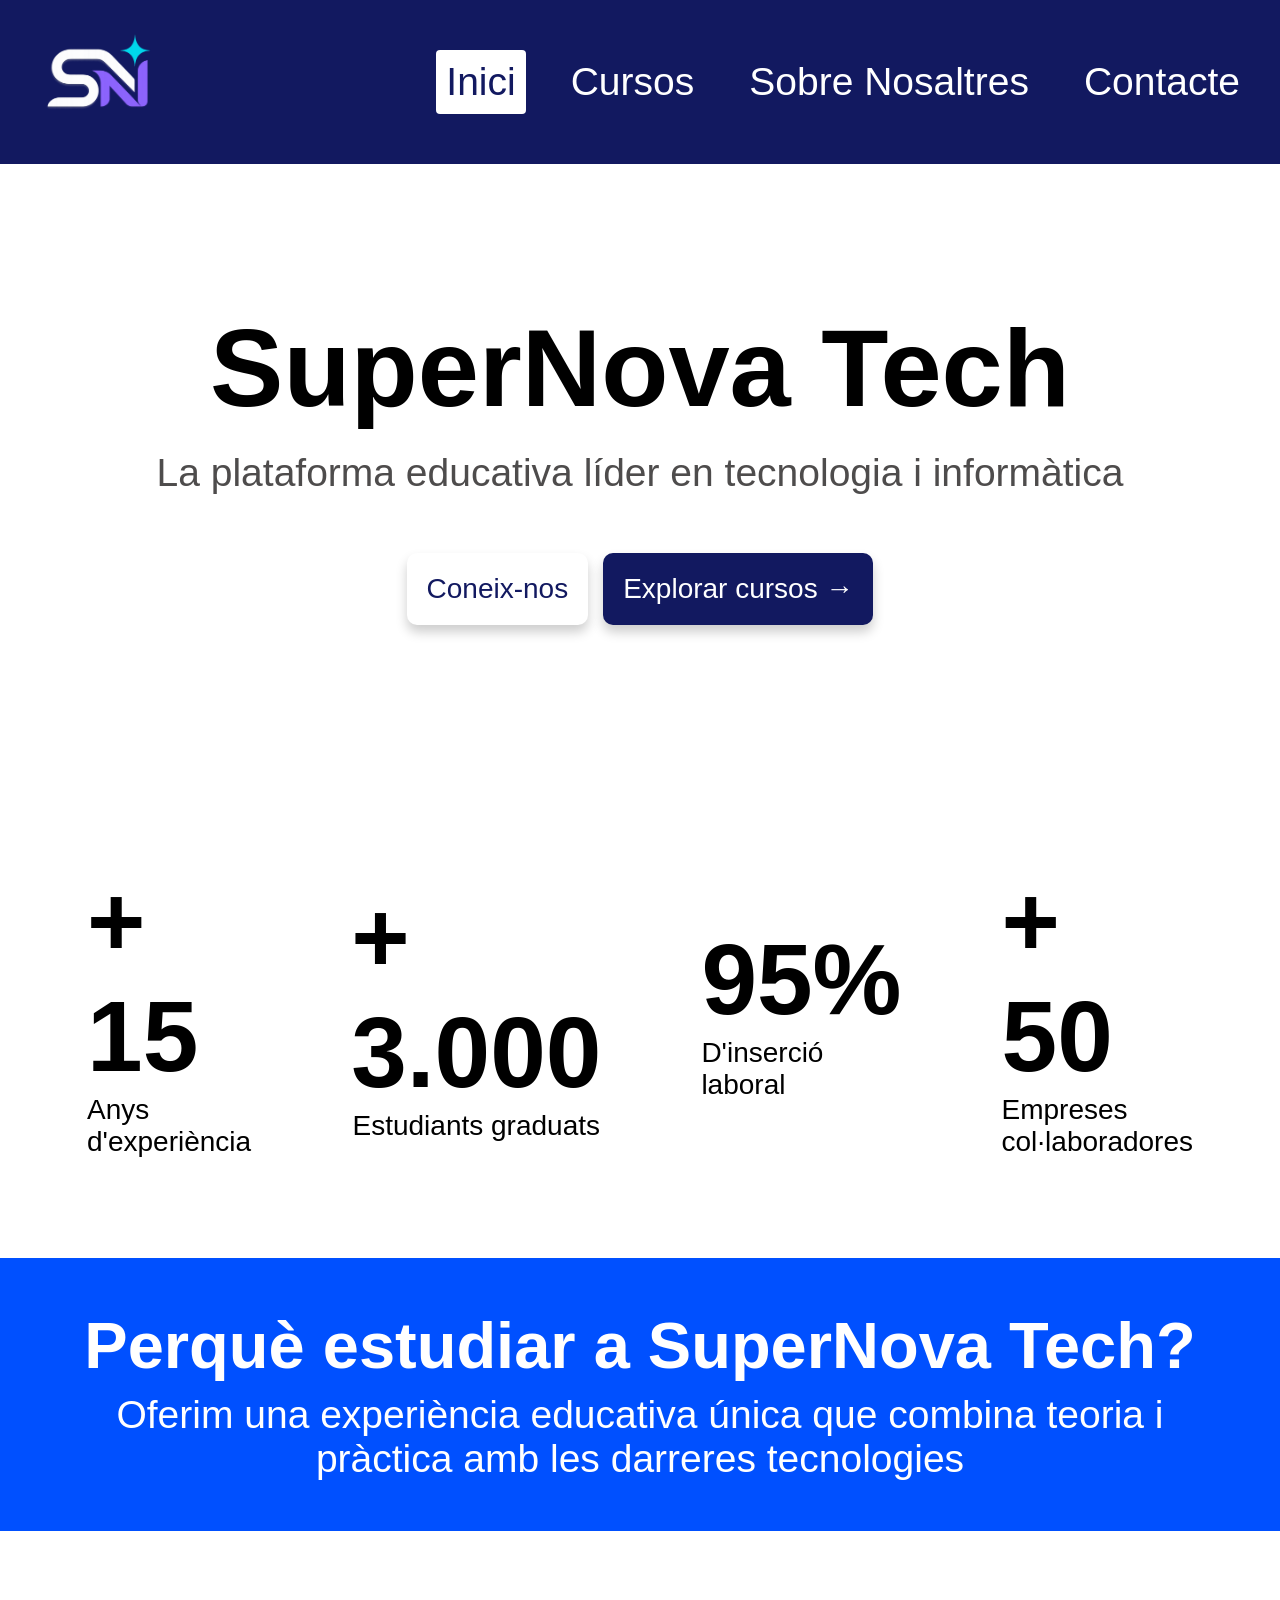
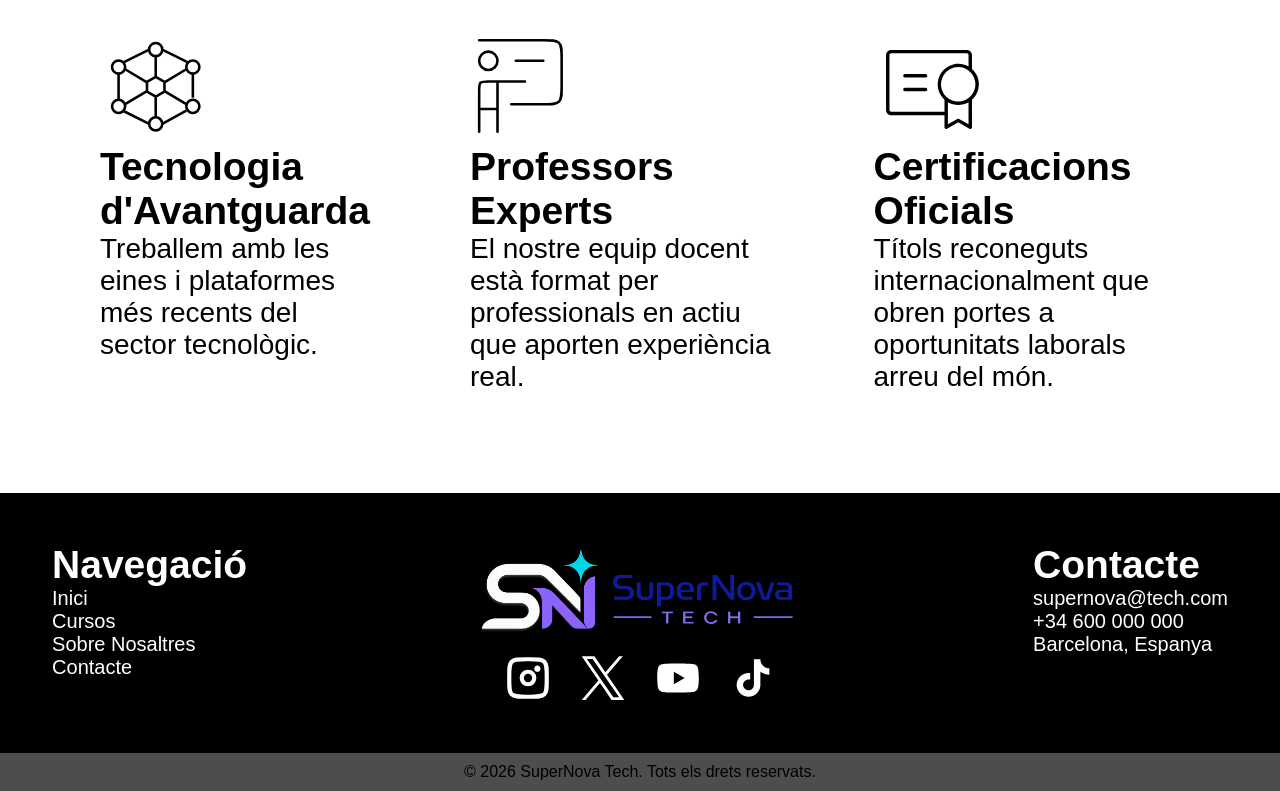
==== commit 3e891374: "arreglar conflicto merge" ====
--- a/index.html
+++ b/index.html
@@ -1,4 +1,4 @@
-<<<<<<< HEAD
+
 <!DOCTYPE html>
 <html lang="en">
 <head>
@@ -110,119 +110,4 @@
     
     </footer>
     
-</body>
-=======
-<!DOCTYPE html>
-<html lang="en">
-<head>
-    <meta charset="UTF-8">
-    <meta name="viewport" content="width=device-width, initial-scale=1.0">
-    <title>SuperNova - Home</title>
-    <link rel="stylesheet" href="css/reset.css">
-    <link rel="stylesheet" href="css/variables.css">
-    <link rel="stylesheet" href="css/main.css">
-    <link rel="icon" href="assets/images/SUPERNOVA_LOGO.png" type="image/x-icon">
-</head>
-<body>
-    <header>
-        <nav>            
-            <ul class="menu-izq">
-                <li><a href="index.html"><img src="assets/images/SUPERNOVA_LOGO.png"></a></li>
-            </ul>
-            <ul class="menu-der">
-                <li class="pagina-actual">Inici</li>
-                <li><a href="cursos.html">Cursos</a></li>
-                <li><a href="sobre-nosaltres.html">Sobre Nosaltres</a></li>
-                <li><a href="contacte.html">Contacte</a></li>
-            </ul>
-        </nav>
-    </header>
-
-    <main>
-        <section class="contenedor-principal">
-            <h1>SuperNova Tech</h1>
-            <h5>La plataforma educativa líder en tecnologia i informàtica</h5><br>
-            <div class="botones">
-                <a href="sobre-nosaltres.html" class="conocenos-boton">Coneix-nos</a>
-                <a href="cursos.html" class="cursos-boton">Explorar cursos →</a>
-            </div>
-        </section>
-        <section class="contenedor-datos">
-            <div class="dato">
-                <h1>+ 15</h1>
-                <small>Anys d'experiència</small> 
-            </div>
-            <div class="dato">
-                <h1>+ 3.000</h1>
-                <small>Estudiants graduats</small>
-            </div>
-            <div class="dato">
-                <h1>95%</h1>
-                <small>D'inserció laboral</small>
-            </div>
-            <div class="dato">
-                <h1>+ 50</h1>
-                <small>Empreses col·laboradores</small>
-            </div>
-        </section>
-        <section class="blue-style contenedor-header">
-            <h3>Perquè estudiar a SuperNova Tech?</h3>
-            <h5>Oferim una experiència educativa única que combina teoria i pràctica amb les darreres tecnologies</h5>
-        </section>
-        <section class="contenedor-info">
-            <div class="info">
-                <img src="assets/icons/material-symbols_military-tech.svg">
-                <h5>Tecnologia d'Avantguarda</h5>
-                <small>Treballem amb les eines i plataformes més recents del sector tecnològic.</small>
-            </div>
-            <div class="info">
-                <img src="assets/icons/hugeicons_teacher.svg">
-                <h5>Professors Experts</h5>
-                <small>El nostre equip docent està format per professionals en actiu que aporten experiència real.</small>
-            </div>
-            <div class="info">
-                <img src="assets/icons/ph_certificate-thin.svg">
-                <h5>Certificacions Oficials</h5>
-                <small>Títols reconeguts internacionalment que obren portes a oportunitats laborals arreu del món.</small>
-            </div>
-        </section>
-        
-    </main>
-
-    <footer>
-        <div class="footer">
-            <div class="footer-navegacion">
-                <h5>Navegació</h5>
-                <ul>
-                    <li><a href="index.html">Inici</a></li>
-                    <li><a href="cursos.html">Cursos</a></li>
-                    <li><a href="sobre-nosaltres.html">Sobre Nosaltres</a></li>
-                    <li><a href="contacte.html">Contacte</a></li>
-                </ul>
-            </div>
-     
-            <div class="footer-logo">            
-                <img src="assets/images/SUPERNOVA_LOGO completo.png">  
-                <div class="footer-redes">
-                    <img src="assets/icons/lets-icons_insta.svg">
-                    <img src="assets/icons/pajamas_twitter.svg">
-                    <img src="assets/icons/mdi_youtube.svg">
-                    <img src="assets/icons/ic_baseline-tiktok.svg">
-                </div>
-            </div>
-            <div class="footer-contacto">
-                <h5>Contacte</h5>
-                <p>supernova@tech.com</p>
-                <p>+34 600 000 000</p>
-                <p>Barcelona, Espanya</p>
-            </div>
-            </div>
-        <div class="footer-bottom">
-            <p>© 2026 SuperNova Tech. Tots els drets reservats.</p>
-        </div>
-    
-    </footer>
-    
-</body>
->>>>>>> f824eda55d443534624676249889fc49ceaba301
-</html>+</body>
--- a/css/variables.css
+++ b/css/variables.css
@@ -1,4 +1,4 @@
-<<<<<<< HEAD
+
 :root {
     --color-primario: #121960;
     --color-primario2: #253187;
@@ -43,50 +43,4 @@
     --padding-xl: 100px;
 
     --shadow: 0px 7px 12px rgba(0, 0, 0, 0.2);
-=======
-:root {
-    --color-primario: #121960;
-    --color-primario2: #253187;
-    --color-primario3: #889bd0;
-    --color-primario4: #263499;
-    --color-secundario: #0050ff;
-    --color-secundario2: #3a0f9e;
-    --color-secundario3: #a78bfa;
-    --color-accent:#22d3ee;
-    --color-accent2:#22d3eec7;
-    --color-negro: #000000;
-    --color-gris: #4e4c4c;
-    --color-gris2: #4e4c4c13;
-    --color-gris3: #4242421c;
-    --color-blanco: #ffffff;
-
-    --font-titulos: "Space Grotesk", sans-serif;
-    --font-texto: "Inter", sans-serif;
-
-    --text-xs: 12px; /* caption */
-    --text-s: 20px; /* texto normal */
-    --text-m: 28px; /* texto base (small) */    
-    --text-l: 30px; /* texto (h6) */
-    --text-xl: 39px; /* subtitulos (h5) */
-    --text-xxl: 50px; /* Titulos grandes (h4) */
-    --text-header: 65px; /* Titulos de secciones (h3) */
-    --text-title: 90px; /* Titulos de página (h2) */
-    --text-hero: 110px; /* Titulo principal (h1) */
-
-    --spacing-s: 10px;
-    --spacing-m: 20px;
-    --spacing-l: 50px;
-    --spacing-xl: 100px;
-    --spacing-xxl: 200px;
-
-    --radius-s: 4px;
-    --radius-m: 10px;
-
-    --padding-s: 10px;
-    --padding-m: 20px;
-    --padding-l: 50px;
-    --padding-xl: 100px;
-
-    --shadow: 0px 7px 12px rgba(0, 0, 0, 0.2);
->>>>>>> f824eda55d443534624676249889fc49ceaba301
 }
--- a/css/main.css
+++ b/css/main.css
@@ -1,4 +1,4 @@
-<<<<<<< HEAD
+
 *{
   margin: 0;
   padding: 0;
@@ -791,800 +791,4 @@
   .card-grid {
     grid-template-columns: repeat(3, 1fr);
   }
-
-=======
-*{
-  margin: 0;
-  padding: 0;
-}
-
-h1,h2,h3,header {
-  font-family: var(--font-titulos);
-}
-
-body{
-  font-family: var(--font-texto);
-}
-
-caption {
-  font-size: var(--text-xs);
-}
-
-h1 {
-  font-size: var(--text-hero);
-}
-
-h2 {
-  font-size: var(--text-title);
-}
-
-h3 {
-  font-size: var(--text-header);
-}
-
-h4 {
-  font-size: var(--text-xxl);
-}
-
-h5 {
-  font-size: var(--text-xl);
-}
-
-h6 {
-  font-size: var(--text-l);
-}
-
-small {
-  font-size: var(--text-m);
-}
-
-header {
-  background-color: var(--color-primario);
-  color: var(--color-blanco);
-  width: 100%;
-  box-sizing: border-box;
-  padding: var(--spacing-s);
-}
-
-nav {
-  background-color: var(--color-primario);
-  color: var(--color-blanco);
-  padding: var(--spacing-s);
-  align-items: center;
-  justify-content: space-between;
-  display: flex;
-}
-
-nav ul{
-  display: flex;
-  list-style: none;
-  gap:25px;
-  align-items: center;
-}
-
-nav li {
-  padding:0;
-  margin:0;
-  margin-right: 10px;
-}
-
-nav a {
-  color: var(--color-blanco);
-  text-decoration: none;
-  padding: var(--padding-s ); 
-  border-radius: var(--radius-s);
-  display: inline-block;
-  font-size: var(--text-xl);
-}
-
-.pagina-actual {
-  color: var(--color-blanco);
-  padding: var(--padding-s ); 
-  border-radius: var(--radius-s);
-  background-color: var(--color-blanco);
-  color: var(--color-primario);
-  font-size: var(--text-xl);
-}
-
-.menu-der a:hover {
-  background-color: var(--color-blanco);
-  color: var(--color-primario);
-}
-
-nav img {
-  height: 100px;
-  display: block;
-  margin-left: 10px;
-  border-radius: 5px;
-}
-
-.contenedor-principal{
-  display: flex;
-  flex-direction: column;
-  justify-content: center;
-  align-items: center;
-  height: 600px;
-  text-align: center;
-  gap: var(--spacing-m);
-}
-
-.contenedor-principal h5 {
-  color: var(--color-gris);
-  font-weight: lighter;
-}
-
-.botones {
-  display: flex;
-  gap:15px;
-}
-
-.conocenos-boton {
-  background-color: var(--color-blanco);
-  padding: var(--padding-m);
-  font-size: var(--text-m);
-  border-radius: var(--radius-m);
-  color: var(--color-primario);
-  border: none;
-  text-decoration: none;
-  box-shadow: var(--shadow);
-}
-
-.conocenos-boton:hover {
-  background-color: #f5f5f5; 
-  transform: translateY(-2px);
-  cursor: pointer;
-}
-
-.conocenos-boton:active {
-  transform: translateY(1px);
-}
-
-.cursos-boton {
-  background-color: var(--color-primario);
-  padding: var(--padding-m);
-  font-size: var(--text-m);
-  border-radius: var(--radius-m);
-  color: var(--color-blanco);
-  border: none;
-  text-decoration: none;
-  box-shadow: var(--shadow);
-}
-
-.cursos-boton:hover {
-  opacity: 0.9; 
-  transform: translateY(-2px); 
-    
-}
-
-.cursos-boton:active {
-  transform: translateY(1px); 
-}
-
-.contenedor-datos {
-  display: flex;
-  justify-content: center;
-  gap: var(--spacing-xl);
-  padding: var(--padding-xl);
-}
-
-.dato {
-  display: flex;
-  flex-direction: column;
-  justify-content: center;
-  align-items: center;
-}
-
-.contenedor-datos h1 {
-  font-size: 100px;
-}
-
-
-.contenedor-header {
-  padding: var(--padding-l);
-  display: flex;
-  flex-direction: column;
-  align-items: center;
-  justify-content: center;
-  text-align: center;
-  gap: 10px;
-}
-
-.violet-style {
-  background-color: var(--color-secundario2);
-  color: var(--color-blanco);
-}
-
-.blue-style {
-  background-color: var(--color-secundario);
-  color: var(--color-blanco);
-}
-
-.darkblue-style {
-  background-color: var(--color-primario2);
-  color:var(--color-blanco);
-}
-
-.lightblue-style {
-  background-color: var(--color-primario3);
-  color:var(--color-blanco)
-}
-
-.contenedor-header h5 {
-  font-weight: lighter;
-}
-
-.contenedor-info {
-  display: flex;
-  justify-content: center;
-  gap: var(--spacing-xl);
-  padding: var(--padding-xl);
-}
-
-.info img {
-  width: 110px;
-  height: 110px;
-}
-
-.footer {
-  background-color: var(--color-negro);
-  color:var(--color-blanco);
-  display: flex;
-  justify-content: center;
-  padding: var(--padding-l);
-  gap: var(--spacing-xxl);  
-  font-size: var(--text-s);
-}
-
-.footer-logo img {
-  height: 100px;
-  width: 100%;
-}
-
-.footer-logo {
-  display: flex;
-  align-items: center;
-  flex-direction: column;
-  gap:10px;
-}
-.footer-redes img {
-  width: 100%;
-  height: 50px;
-}
-
-.footer-redes{
-  display: flex;
-  gap:25px;
-}
-
-.footer ul {
-  list-style: none;
-}
-
-.footer-navegacion a {
-  text-decoration: none;
-  color: var(--color-blanco);
-}
-
-.footer-navegacion{
-  display: flex;
-  flex-direction: column;
-}
-
-.footer-contacto {
-  display: flex;
-  flex-direction: column;
-}
-
-.footer-bottom {
-  background-color: var(--color-gris);
-  padding: 10px;
-  text-align: center;
-  color:var(--color-negro);
-}
-
-.titulo-cursos {
-  color: var(--color-blanco);
-  background-color: var(--color-primario4);
-  padding: var(--padding-l);
-  text-align: center;
-}
-
-.titulo-cursos h5 {
-  font-weight: lighter;
-}
-
-.card-grid {
-  display: grid;
-  align-items: center;
-  grid-template-columns: repeat(auto-fit, minmax(380px, 1fr));
-  gap: 50px; 
-  padding: var(--padding-l);
-}
-
-.card {
-  border-radius: 10px;
-  box-shadow: var(--shadow);
-  transition: 0.3s;
-  padding: var(--padding-m);
-  display: flex;
-  flex-direction: column;
-  gap: 30px;
-  width: 400px;
-}
-
-.cicle {
-  background: linear-gradient(to bottom, var(--color-accent2) 11%, var(--color-blanco) 30%);
-}
-
-.master {
-  background: linear-gradient(to bottom, var(--color-secundario2) 11%, var(--color-blanco) 30%);
-}
-
-.grau {
-  background: linear-gradient(to bottom, var(--color-secundario) 11%, var(--color-blanco) 30%);
-}
-
-.card:hover {
-  transform: translateY(-5px);
-}
-
-.card img{
-  width: 400px;
-  height: 300px;
-  border-radius: 10px;
-}
-
-.card-dato img {
-  width: 30px;
-  height: 30px;
-}
-
-.cicle {
-  color: white;
-  font-size: 24px;
-  margin-top: 0;
-  margin-bottom: 16px;
-  font-weight: 400;
-  line-height: 1.2;
-  background-color: var(--color-secundario2);
-  border-radius: 10px;
-  padding: 20px;
-}
-
-.card-dato {
-  display: flex;
-  flex-direction: row;
-  align-items: center;
-  gap: 10px;
-}
-
-.card-datos {
-  display: flex;
-  flex-direction: column;
-  gap:10px;
-  color:black;
-  font-size: 20px;
-}
-
-.card b {
-  font-size: var(--text-m);
-  color: black;
-  min-height: 100px;
-}
-
-.card small {
-  color: var(--color-blanco);
-}
-
-.card-link {
-  text-decoration: none;
-}
-
-.contenedor-title {
-  text-align: center;
-  padding: var(--padding-xl);
-}
-
-.contenedor-title h5 {
-  font-weight: lighter;
-  color: var(--color-gris)
-}
-
-.mision-texto {
-  display: flex;
-  flex-direction: column;
-  margin-left: 100px;
-  margin-right: 100px;
-  gap: 50px;
-}
-
-.mision-texto h6 {
-  font-weight: lighter;
-}
-
-.mision {
-  flex-direction: row;
-  display: flex;
-  padding: var(--padding-xl);
-}
-
-.mision img {
-  width: 900px;
-  height: 600px;
-  margin-right: 100px;
-}
-
-.valores {
-  display: flex;
-  flex-direction: row;
-  gap: 20px;
-  padding: var(--padding-xl);
-  align-items: center;
-}
-
-.valor {
-  display: flex;
-  flex-direction: column;
-}
-
-.valor img {
-  width: 90px;
-  height: 90px;
-}
-
-.lineatemp{
-  width: 1000px;
-  margin: 0 auto;
-  border-radius: 10px;
-  width: 600px;
-  padding: var(--padding-xl);
-}
-
-.fila{
-  display: flex;
-  justify-content: start;
-  position: relative;
-  gap:10px;
-}
-
-.fila .disco{
-  width: 30px;
-  display: flex;
-  flex-direction: column;
-  position: relative;
-  justify-content: center;
-  align-items: center;
-}
-
-.fila .disco:after{
-  content:'';
-  position: absolute;
-  top: 0;
-  left: calc(505 - 2px);
-  height: 100%;
-  width: 3px;
-  background: var(--color-primario3);
-  z-index: -1;
-  width: 5px; 
-}
-
-.fila:first-child .disco:after{
-  height: 50%;
-  top: 50%;
-}
-
-.fila:last-child .disco:after{
-  height: 60%;
-}
-
-.fila .disco > div{
-  width: 160%;
-  aspect-ratio: 1/1;
-  border-radius: 50%;
-  background: var(--color-primario2);
-  box-sizing: border-box;
-}
-
-.fila:hover .disco > div{
-  border: 3px solid var(--color-primario2);
-  background: white;
-}
-
-.fila div:nth-of-type(2){
-  width: 40%;
-  padding: 10px;
-  display: flex;
-  align-items:center;
-  font-size: var(--text-xl);
-  font-weight: bold;
-}
-
-.fila div:nth-of-type(3){
-  width: 170%;
-  padding: 4px;
-  font-size: var(--text-m);
-}
-
-.instalaciones {
-  display: flex;
-  flex-wrap: wrap;
-  gap:50px;
-  padding: var(--padding-xl);
-}
-
-.instalacion {
-  display: flex;
-  flex-direction: column;
-  gap: 40px;
-  flex: 1 1 calc(50% - 50px);
-}
-
-
-.titulo-instalacion {
-  display: flex;
-  flex-direction: row;
-  gap:10px;
-}
-
-.instalacion .imagen {
-  width: 100%;
-}
-
-form{
-  background: var(--color-blanco);
-  border-radius:30px;
-  margin-bottom: 50px;
-  width: 500px;
-  padding: 50px;
-  display: flex;
-  flex-direction: column;
-}
-
-input, textarea, select{
-  width: 95%;
-  padding:15px;
-  margin-top:5px;
-  border-radius:5px;
-  border: none;
-  margin-bottom: 30px;
-  background-color:var(--color-gris3);
-}
-
-textarea{
-  height:150px;
-}
-
-button{
-  width:99%;
-  margin-top:15px;
-  padding:10px;
-  background:var(--color-primario2);
-  color:var(--color-blanco);
-  border:none;
-  border-radius:5px;
-}
-
-label, button {
-  font-size:var(--text-s);
-}
-
-textarea, input, select {
-  font-size: var(--text-s);
-  outline: none;
-  font-family: var(--font-texto);
-}
-
-button {
-  cursor: pointer;
-  transition: 0.3s;
-}
-
-button:hover {
-  opacity: 0.9;
-  transform: translateY(-2px);
-}
-
-select{
-  width:100%;
-  padding:15px;
-  border:none;
-  background-color:var(--color-gris3);
-  color:#333;
-  outline:none;
-}
-
-form b {
-  color: red;
-}
-
-.formulario {
-  background-color: var(--color-gris2);
-  display: flex;
-  justify-content: center;
-  align-items: center;
-}
-
-.grey {
-  background-color: var(--color-gris2);
-}
-
-.politica-contenedor a {
-  color: #0066cc;
-  text-decoration: underline;
-}
-
-.politica-contenedor {
-  display:flex;
-  align-items: center;
-  gap: 8px;
-  margin-top: 15px;
-}
-
-.politica-contenedor input[type="checkbox"] {
-  width: 20px;
-  margin: 0;
-}
-
-.politica-contenedor label {
-  margin-top: 0;
-  font-size: var(--text-xs);
-}
-
-.contactos {
-  padding: var(--padding-xl);
-  display: flex;
-  flex-direction: column;
-  gap: 40px;
-}
-
-.contacto {
-  display: flex;
-  flex-direction: column;
-}
-
-.contacto img {
-  width: 70px;
-  height: 70px;
-}
-
-.contenedor-contactos {
-  display: flex;
-  flex-direction: row;
-  align-items: center;
-  justify-content: center;
-  gap: 80px;
-}
-
-iframe {
-  width: 900px;
-  height: 800px;
-}
-
-.portada {
-  width: 100%;
-  height: 100vh;
-  overflow: hidden;
-}
-
-.portada img {
-  width: 100%;
-  height: 100%;
-  object-fit: cover;
-}
-
-.btn-volver {
-  text-decoration: none;
-  color: var(--color-blanco);
-  font-size: var(--text-xl);
-}
-
-.volver {
-  padding: var(--padding-m);
-  background-color: var(--color-negro);
-}
-
-.contenedor-detalles {
-  display:flex;
-  justify-content: space-between;
-  align-items: flex-start;
-  gap:500px;
-  padding: var(--padding-xl);
-}
-
-.izq-detalles {
-  display: flex;
-  flex-direction: column;
-  gap: 100px;
-  flex: 1;
-  margin-left: 200px;
-}
-
-.izq-detalles li {
-  font-size: var(--text-m);
-}
-
-.detalle ul {
-  margin-left: 20px;
-}
-
-.detalle h4 {
-  margin-bottom: 10px;
-}
-
-.der-detalles {
-  display: flex;
-  flex-direction: column;
-  border: 4px solid var(--color-gris2);
-  margin-right: 100px;
-  padding: 100px;
-  gap: 40px;
-}
-
-.curso-info {
-  display: flex;
-  gap:20px;
-  flex-direction: row;
-  align-items: center;
-
-}
-
-.curso-info img {
-  width: 100px;
-  height: 100px;
-}
-
-.texto {
-  display: flex;
-  flex-direction: column;
-  align-items: flex-start;
-}
-
-.inscribir-boton {
-  background-color: var(--color-primario);
-  padding: var(--padding-m);
-  font-size: var(--text-m);
-  border-radius: var(--radius-m);
-  color: var(--color-blanco);
-  border: none;
-  text-decoration: none;
-  box-shadow: var(--shadow);
-  text-align: center;
-}
-
-.inscribir-boton:hover {
-  opacity: 0.9; 
-  transform: translateY(-2px); 
-    
-}
-
-.inscribir-boton:active {
-  transform: translateY(1px); 
-}
-
-/* =========================
-    RESPONSIVE DESIGN
-  ========================= */
-
-/* MOBILE FIRST */
-.card-grid {
-  grid-template-columns: 1fr;
-}
-
-/* TABLET */
-@media (min-width: 768px) {
-
-  .card-grid {
-    grid-template-columns: repeat(2, 1fr);
-  }
-
-}
-
-/* DESKTOP */
-@media (min-width: 1024px) {
-
-  .card-grid {
-    grid-template-columns: repeat(3, 1fr);
-  }
-
->>>>>>> f824eda55d443534624676249889fc49ceaba301
 }
